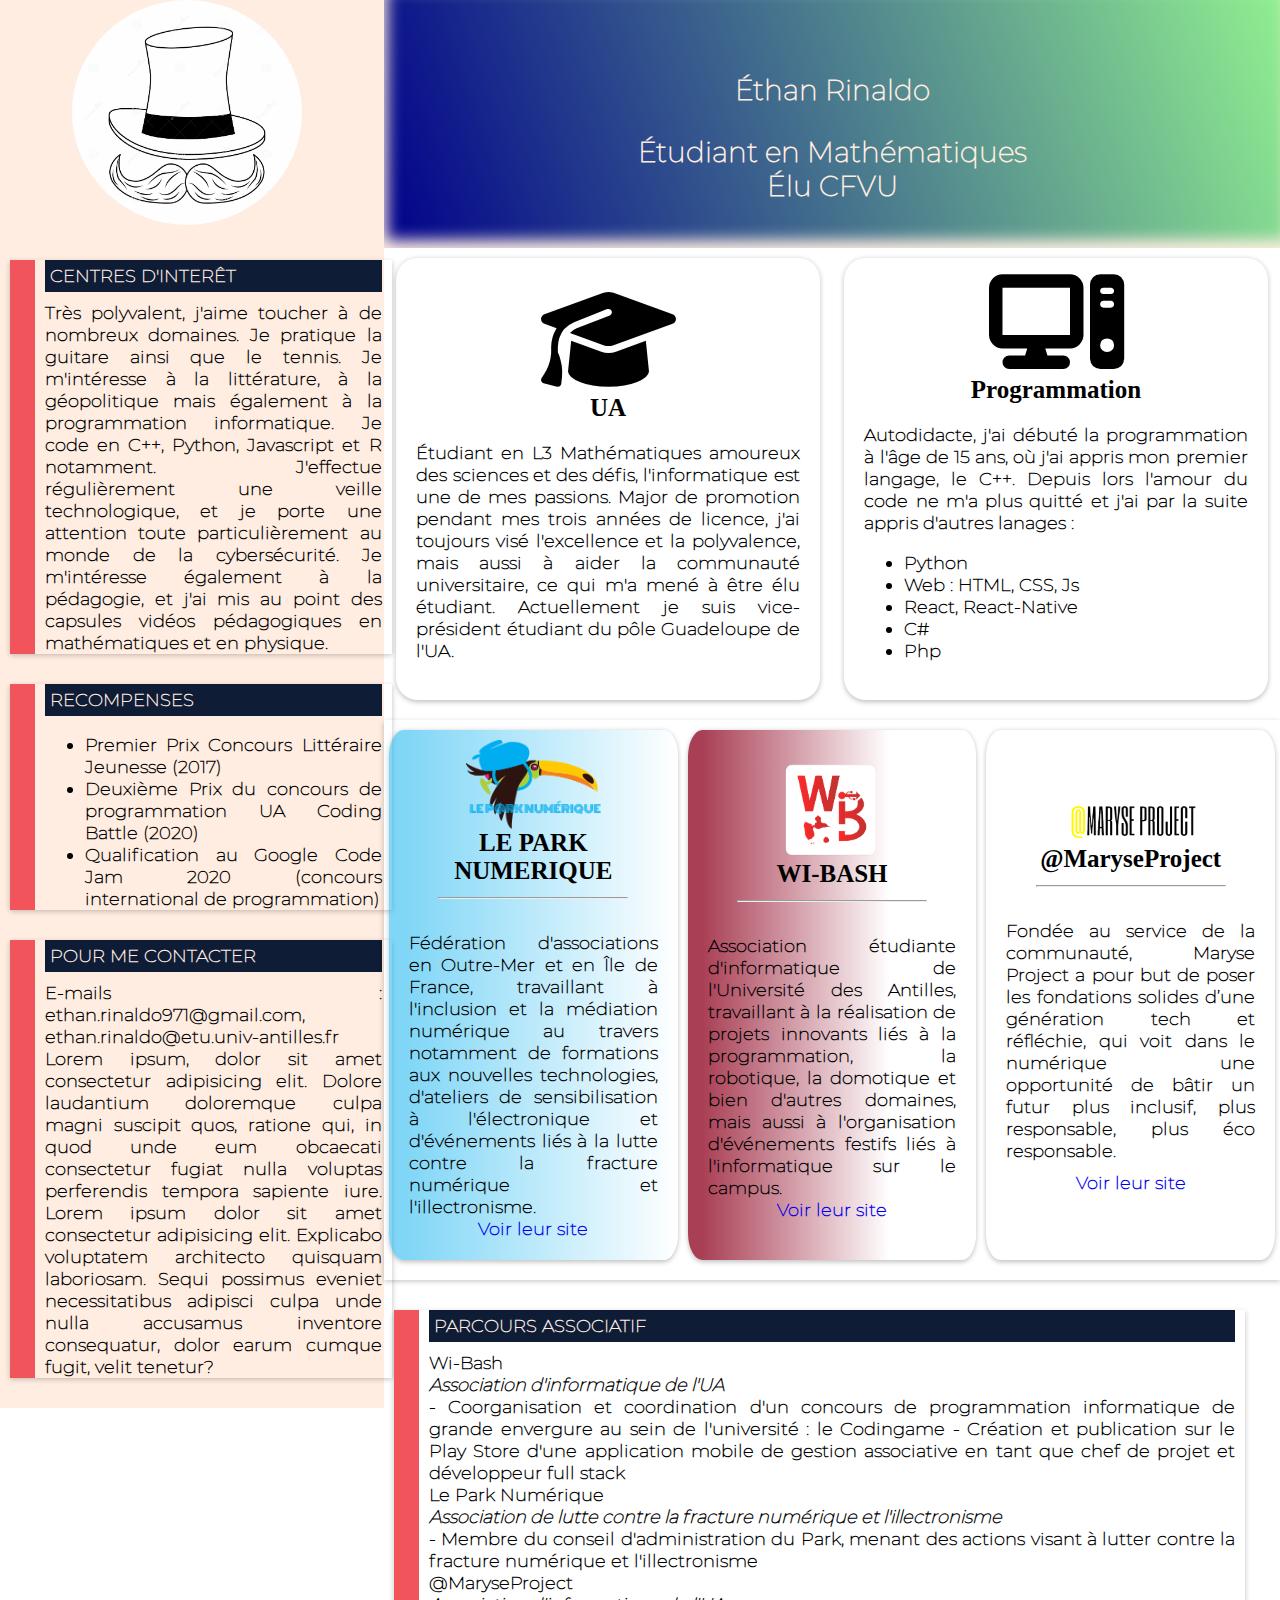
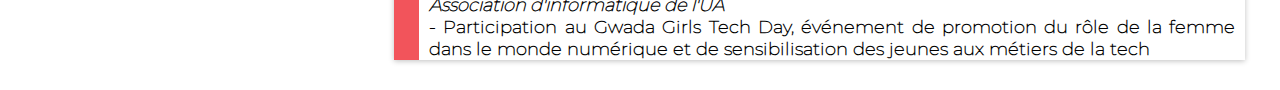
==== index.html @ f0f708c2 "box2 and box3 : diffrente grid template" ====
<!DOCTYPE html>
<html lang="fr">
<head>
    <title>CV Ethan Rinaldo</title>
    <meta charset="utf8">
    <meta name="description" content="CV Innovant d'Ethan Rinaldo">
    <link rel="stylesheet" href = "root.css">
    <link rel="stylesheet" href = "block.css">
    <link rel="stylesheet" href = "profile.css">

    <link rel="stylesheet" href = "card.css">
    <link rel="stylesheet" href = "style.css">
    <link rel="stylesheet" href="https://cdnjs.cloudflare.com/ajax/libs/font-awesome/6.1.1/css/all.min.css">
    <meta name="viewport" content="width=device-width, initial-scale=1">
    
</head>
<body>
            <div class="left-panel">
                <div class="image-profile">
                    <img src="ressources/chapeau.jpg" alt="Photo de profil d'Ethan Rinaldo">
                </div>
                <div class="soft-skills">
                        <div class="block">
                            <div class="block-title">
                                CENTRES D'INTERÊT
                            </div>
                            Très polyvalent, j'aime toucher à de nombreux domaines. Je pratique la guitare ainsi que le tennis. 
                            Je m'intéresse à la littérature, à la géopolitique mais également à la programmation informatique. 
                            Je code en C++, Python, Javascript et R notamment. J'effectue régulièrement une veille technologique, 
                            et je porte une attention toute particulièrement au monde de la cybersécurité. Je m'intéresse également à la pédagogie, 
                            et j'ai mis au point des capsules vidéos pédagogiques en mathématiques et en physique.
                        </div>
                        <div class="block">
                            <div class="block-title">
                                RECOMPENSES
                            </div>
                            <ul>
                                <li>Premier Prix Concours Littéraire Jeunesse (2017)</li>
                                 <li>Deuxième Prix du concours de programmation UA Coding Battle (2020) </li>
                                 <li>Qualification au Google Code Jam 2020 (concours  international de programmation)</li>
                            </ul>
                            
                        </div>
                        <div class="block">
                            <div class="block-title">
                                POUR ME CONTACTER
                            </div>
                            E-mails : ethan.rinaldo971@gmail.com, ethan.rinaldo@etu.univ-antilles.fr
                            Lorem ipsum, dolor sit amet consectetur adipisicing elit. Dolore laudantium doloremque culpa magni suscipit quos, ratione qui, in quod unde eum obcaecati consectetur fugiat nulla voluptas perferendis tempora sapiente iure. 
                            Lorem ipsum dolor sit amet consectetur adipisicing elit. Explicabo voluptatem architecto quisquam laboriosam. Sequi possimus eveniet necessitatibus adipisci culpa unde nulla accusamus inventore consequatur, dolor earum cumque fugit, velit tenetur?
                            
                        </div>
                </div>
            </div>
            <div class="right-panel">
                
                <div class="header" id="header">
                    <p>Éthan Rinaldo</p>
                    Étudiant en Mathématiques <br/>
                    Élu CFVU
                </div>

                <div class="content">
                    <div class="box2">
                    <div class="card shadow">
                        <i class="fa-solid fa-graduation-cap fa-6x"></i>
                        <div class="card-name">
                            UA
                        </div>
                        <div class="card-description">
                            Étudiant en <span class="emphasis">L3 Mathématiques</span>
                            amoureux des sciences et des défis, l'informatique est une de mes passions.
                            Major de promotion pendant mes trois années de licence, j'ai toujours visé l'excellence
                            et la polyvalence, mais aussi à aider la communauté universitaire, ce qui m'a mené 
                            à être élu étudiant. Actuellement je suis vice-président étudiant du pôle Guadeloupe de l'UA.
                            

                        </div>
                    </div>

                    <div class="card shadow">
                        <i class="fa-solid fa-computer fa-6x"></i>
                        <div class="card-name">
                            Programmation  
                        </div>
                        <div class="card-description">
                            Autodidacte, j'ai débuté la programmation à l'âge de 15 ans,
                            où j'ai appris mon premier langage, le C++. Depuis lors l'amour du code
                            ne m'a plus quitté et j'ai par la suite appris d'autres lanages :
                            <ul>
                                <li>Python</li>
                                <li>Web : HTML, CSS, Js</li>
                                <li>React, React-Native</li>
                                <li>C#</li>
                                <li>Php</li>
                            </ul>
                            
                            

                        </div>
                    </div>

                    </div>
                    
                    
                    <div class="box3 shadow">
                        <div class="card sky-bg">
                            <img src="ressources/logo-le-park-numerique.png" alt=""/>
                            <div class="card-name">
                                LE PARK NUMERIQUE
                                <hr/>
                            </div>
                            <div class="card-description">
                                Fédération d'associations en Outre-Mer et en Île de France, travaillant 
                                à l'inclusion et la médiation numérique au travers notamment de formations aux
                                nouvelles technologies, d'ateliers de sensibilisation à l'électronique et
                                d'événements liés à la lutte contre la fracture numérique et l'illectronisme.
                            <a href="https://www.atmaryseproject.org/">Voir leur site</a>
                                
                            </div>
                        </div>
                

                        <div class="card brown-bg">
                            <img src="ressources/logo-wib.png" alt=""/>
                            <div class="card-name">
                                WI-BASH
                                <hr/>
                            </div>
                            <div class="card-description">
                                Association étudiante d'informatique de l'Université des Antilles, travaillant
                                à la réalisation de projets innovants liés à la programmation, la robotique, la domotique
                                et bien d'autres domaines, mais aussi à l'organisation d'événements festifs  liés à
                                l'informatique sur le campus.


                            <a href="https://wi-bash.fr/">Voir leur site</a>
                            </div>
                        </div>
                        <div class="card">
                            <img src="ressources/logo-maryse.png" alt=""/>
                            <div class="card-name">
                               @MaryseProject
                                <hr/>
                            </div>
                            <div class="card-description">
                                Fondée au service de la communauté, 
                                Maryse Project a pour but de poser les fondations solides d’une génération tech et réfléchie,
                                qui voit dans le numérique une opportunité de bâtir un futur plus inclusif, plus responsable, plus éco responsable.

                            </div>
                            <a href="https://www.atmaryseproject.org/">Voir leur site</a>
                        </div>

                        
                    </div>

                    <div class="block">
                        <div class="block-title">
                            PARCOURS ASSOCIATIF
                        </div>
                        <span class="block-section-title">Wi-Bash</span>
                        <span class="block-section-subtitle">Association d'informatique de l'UA</span>
                        - Coorganisation et coordination d'un concours de programmation informatique de grande envergure au sein de l'université : le Codingame
- Création et publication sur le Play Store d'une application mobile de gestion associative en tant que chef de projet et développeur full stack 

                        <span class="block-section-title">Le Park Numérique</span>
                        <span class="block-section-subtitle">Association de lutte contre la fracture numérique et l'illectronisme</span>
                        - Membre du conseil d'administration du Park, menant des actions visant à lutter contre la fracture numérique et l'illectronisme   

                        <span class="block-section-title">@MaryseProject</span>
                        <span class="block-section-subtitle">Association d'informatique de l'UA</span>
                        - Participation au Gwada Girls Tech Day, événement de promotion du rôle de la femme dans le monde numérique et de sensibilisation des jeunes aux métiers de la tech
                    </div>

                    

                </div>
            </div>

        <script type="text/javascript" src="index.js"></script>
</body>
</html>
---- root.css ----
:root{
    --title-bg-color: rgb(14,28,54);
    --light-blue: rgb(175,203,255);
    --left-panel-bg-color:rgb(255,237,225);
    --brick-red: rgb(242, 84, 91);
    --blue-toucan:rgba(0, 173, 238, 0.5);
    --brown:rgb(169, 63, 85);
  }

@font-face {
    font-family: Montserrat;
    src: url(ressources/Montserrat.ttf);
}
---- block.css ----
.block{
    display: block;
    margin:30px 10px;
    flex-direction: column;
    text-align: justify;
    width: 90%;
    box-shadow: 0 0.1em 0.3em rgb(0 0 0 / 25%);
    border-left: 25px solid var(--brick-red);
    padding-left: 10px;
    padding-right: 10px;
  }
  
  .block-title{
    background-color: var(--title-bg-color);
    color: var(--left-panel-bg-color);
    padding: 5px;
    margin-bottom: 10px;
  }
  
  .block-section-title{
    font-weight: bold;
    display: block;
  
  }
  .block-section-subtitle{
    font-style: italic;
    display: block;
  }
---- profile.css ----
.profile-box{
        display: -ms-grid;
        -ms-grid-columns: 1fr 1fr 1fr;
        
        display: grid;
        grid-template-columns: 1fr 1fr 1fr;
        justify-content: space-between;
    
        
}

.profile-card{
    display: flex;
    width: 70%;
    align-items: center;
    flex-direction: column;
    border-radius: 8%;
    text-align: justify;
    margin-left: 10px;
    padding:15px;
}
---- card.css ----
.box2{
      display: -ms-grid;
      -ms-grid-columns: 1fr 1fr;
      
      display: grid;
      grid-template-columns: 1fr 1fr;
      justify-content:center;
      justify-items: center;
      align-self: center;
           
  }
  
  .box3{
    display: -ms-grid;
    -ms-grid-columns: 1fr 1fr 1fr;
    
    display: grid;
    grid-template-columns: 1fr 1fr 1fr;
    justify-content:center;
    justify-items: center;
    align-self: center;
         
}

.card{
    display: flex;
    text-align: justify;
    flex-direction: column;
    justify-content: center;
    align-items: center;
    box-shadow: 0 0.1em 0.3em rgb(0 0 0 / 25%);
    margin: 10px;
    margin-bottom: 20px;
    width:90%;
    border-radius: 5%;
    padding:10px;
    font-family: Montserrat;
    font-weight: bold;

}
.card:hover{
    box-shadow: 0 0.3em 0.5em rgb(0 0 0 / 32%);

}

.card img{
    width: 50%;
    
}
.card a{
    display: block;
    text-decoration: none;
    /* color: skyblue; */
    font-weight: bold;
    text-align: center;
}

.card-name{
    font-family: 'Calibri';
    font-size: 25px;

    margin-bottom: 10px;
    text-align: center;
    width: 100%;
    
}
.card-name hr{
    width: 70%;
}


.card-description{
    font-weight: bolder;
    padding: 10px;
}

@media screen and (max-device-width:800px){
    .box{
        -ms-grid-columns: 1fr;
        grid-template-columns: 1fr;
        justify-items: center;
    }
    .card{
        width: 88%;
        align-self: center;
    }
}
---- style.css ----
html, body{
    display: flex;
    flex-direction: row;
    justify-content: center;
    margin: 0%;
    height: 100%;
    /* background: linear-gradient(90deg, rgba(2,0,36,1) 0%, rgba(9,9,121,1) 10%, rgba(0,212,255,1) 100%);; */
    /* background-color: #3498db; */
    font-size: 2vh;
    flex-basis: 100%;
    font-family: Montserrat;
    font-weight: bold;
    
}

.left-panel{
  flex-grow: 1;
  flex-shrink: 1;
  background-color: var(--left-panel-bg-color);
  display: flex;
  flex-direction: column;
  flex-basis: 100%;
  width: -moz-fit-content;
  width: fit-content;
  height:fit-content;
  justify-content: center;
  align-items: center;
  padding-right: 10px;

}

.image-profile{
  flex-grow: 1;
}
.image-profile img{
  border-radius: 50%;
  width:230px;
}

.soft-skills{
  flex-grow: 3;
}


.right-panel{
  flex-grow: 3;
  width:70%;
  flex-shrink: 0;
  height: fit-content;
}

.header{
  flex-grow: 1;
  background: linear-gradient(70deg, darkblue, lightgreen);
  justify-content: center;
  align-items: center;
  display: flex;
  flex-direction: column;
  color: var(--left-panel-bg-color);
  padding: 5%;
  font-size: 28px;
  text-align: center;
  box-shadow: inset 5px -10px 15px -2px var(--left-panel-bg-color);

}



.header:hover ~ .content .card-title{
  background: linear-gradient(70deg, darkblue, lightgreen);
}
.content.card-title:hover ~ .header{
  background: linear-gradient(70deg, darkblue, lightgreen);

}

.content{
  flex-grow: 3;
  display: flex;
  flex-direction: column;
}



#parcours-univ{
  list-style: none;
}

.shadow{
  box-shadow: 0 0.1em 0.3em rgb(0 0 0 / 25%);
}
.shadow:hover{
  box-shadow: 0 0.3em 0.5em rgb(0 0 0 / 32%);

}

.sky-bg{
  background: linear-gradient(90deg, var(--blue-toucan) 0 5%, white);
}
.brown-bg{
  background: linear-gradient(90deg, var(--brown) 0 5%, white 70%);

}

@media screen and (max-device-width:800px) {
  html, body{
    flex-direction: column-reverse;
    text-align: center;
    height: auto;
  }

  .right-panel{
    width: 100%;
  }

  .header{
    font-size: calc(5vh);
  }

}
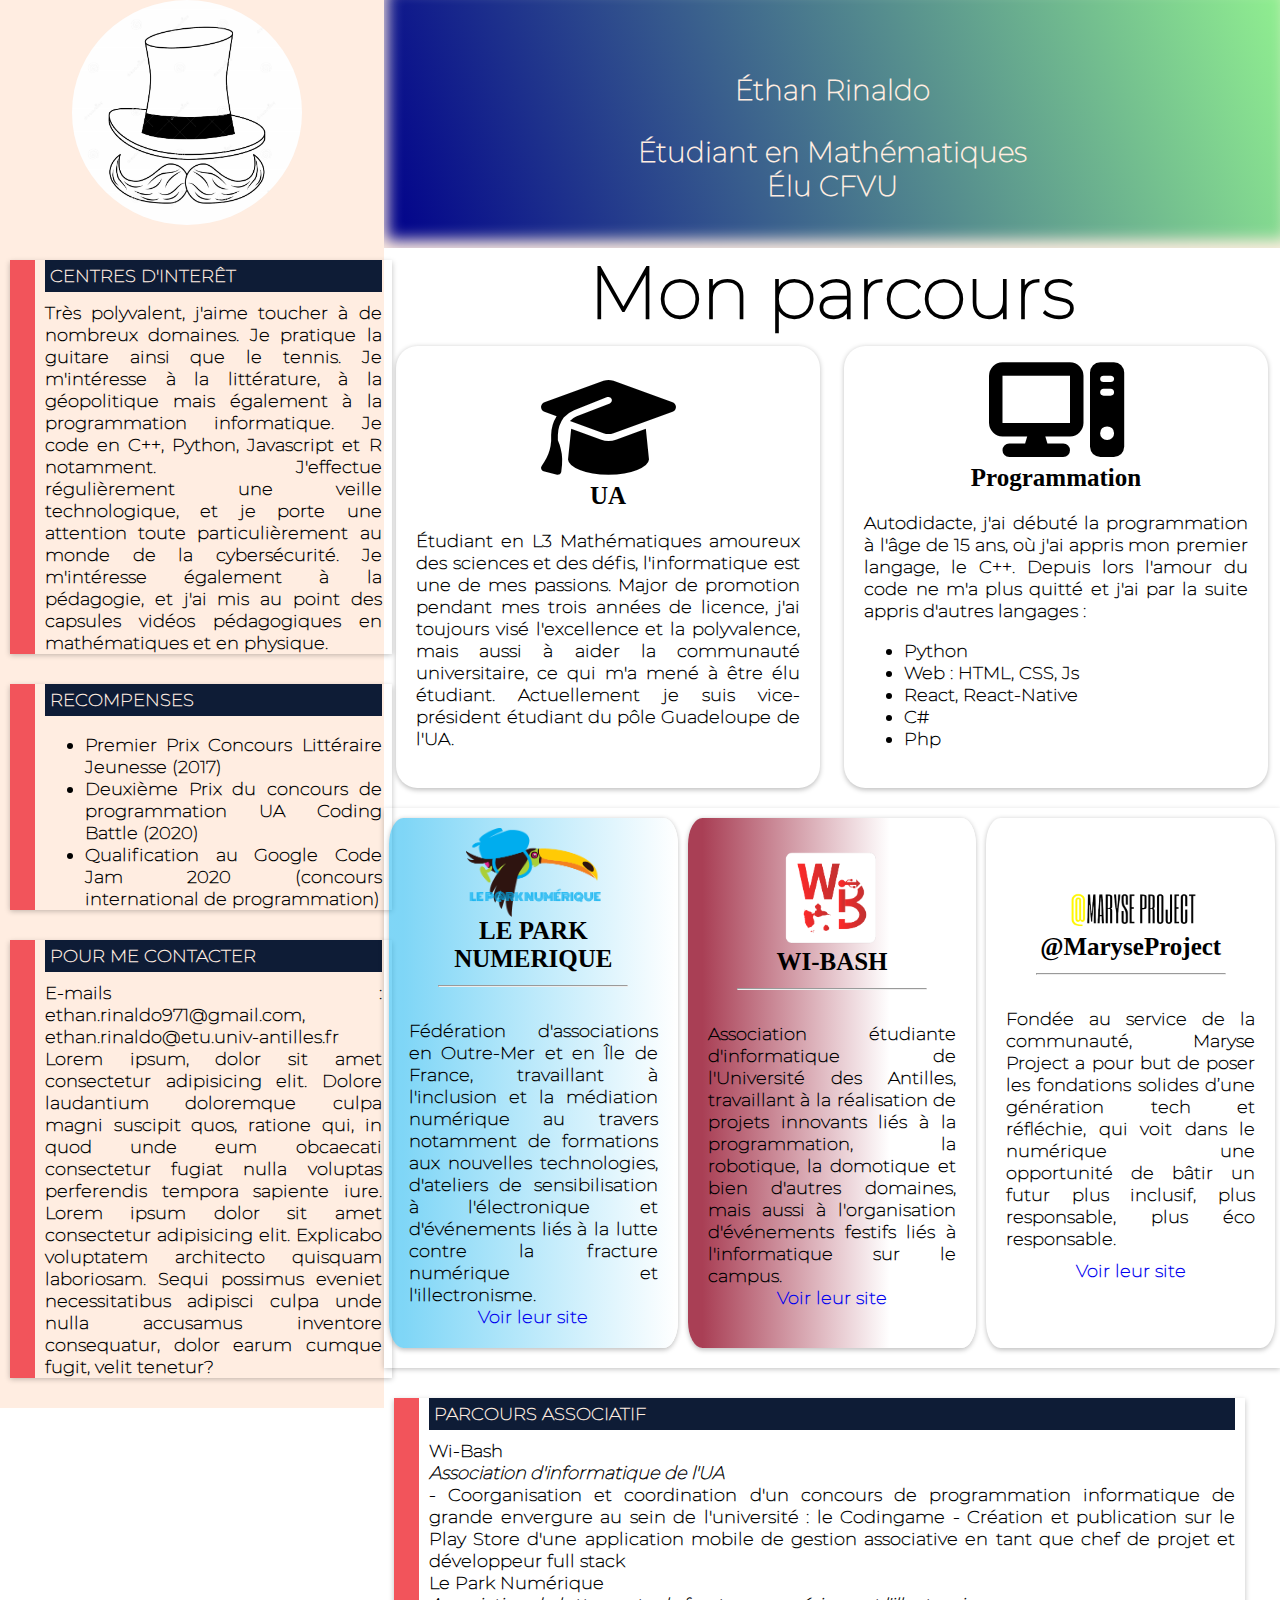
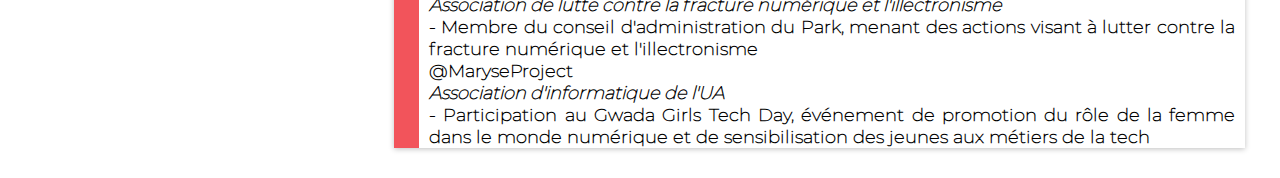
==== commit 1cb48b8d: "new box-content css element" ====
--- a/index.html
+++ b/index.html
@@ -61,98 +61,98 @@
                 </div>
 
                 <div class="content">
-                    <div class="box2">
-                    <div class="card shadow">
-                        <i class="fa-solid fa-graduation-cap fa-6x"></i>
-                        <div class="card-name">
-                            UA
-                        </div>
-                        <div class="card-description">
-                            Étudiant en <span class="emphasis">L3 Mathématiques</span>
-                            amoureux des sciences et des défis, l'informatique est une de mes passions.
-                            Major de promotion pendant mes trois années de licence, j'ai toujours visé l'excellence
-                            et la polyvalence, mais aussi à aider la communauté universitaire, ce qui m'a mené 
-                            à être élu étudiant. Actuellement je suis vice-président étudiant du pôle Guadeloupe de l'UA.
+                    <div class="box">
+                    <div class="box-title">
+                        Mon parcours
+                    </div>
+                    
+                        <div class="box2-content">
+                            <div class="card shadow">
+                            <i class="fa-solid fa-graduation-cap fa-6x"></i>
+                            <div class="card-name">
+                                UA
+                            </div>
+                            <div class="card-description">
+                                Étudiant en <span class="emphasis">L3 Mathématiques</span>
+                                amoureux des sciences et des défis, l'informatique est une de mes passions.
+                                Major de promotion pendant mes trois années de licence, j'ai toujours visé l'excellence
+                                et la polyvalence, mais aussi à aider la communauté universitaire, ce qui m'a mené
+                                à être élu étudiant. Actuellement je suis vice-président étudiant du pôle Guadeloupe de l'UA.
                             
-
-                        </div>
-                    </div>
-
-                    <div class="card shadow">
-                        <i class="fa-solid fa-computer fa-6x"></i>
-                        <div class="card-name">
-                            Programmation  
-                        </div>
-                        <div class="card-description">
-                            Autodidacte, j'ai débuté la programmation à l'âge de 15 ans,
-                            où j'ai appris mon premier langage, le C++. Depuis lors l'amour du code
-                            ne m'a plus quitté et j'ai par la suite appris d'autres lanages :
-                            <ul>
-                                <li>Python</li>
-                                <li>Web : HTML, CSS, Js</li>
-                                <li>React, React-Native</li>
-                                <li>C#</li>
-                                <li>Php</li>
-                            </ul>
+                            </div>
+                                                </div>
+                            
+                                                <div class="card shadow">
+                            <i class="fa-solid fa-computer fa-6x"></i>
+                            <div class="card-name">
+                                Programmation
+                            </div>
+                            <div class="card-description">
+                                Autodidacte, j'ai débuté la programmation à l'âge de 15 ans,
+                                où j'ai appris mon premier langage, le C++. Depuis lors l'amour du code
+                                ne m'a plus quitté et j'ai par la suite appris d'autres langages :
+                                <ul>
+                                    <li>Python</li>
+                                    <li>Web : HTML, CSS, Js</li>
+                                    <li>React, React-Native</li>
+                                    <li>C#</li>
+                                    <li>Php</li>
+                                </ul>
                             
                             
-
+                            </div>
+                                                </div>
                         </div>
-                    </div>
 
                     </div>
                     
                     
-                    <div class="box3 shadow">
-                        <div class="card sky-bg">
-                            <img src="ressources/logo-le-park-numerique.png" alt=""/>
-                            <div class="card-name">
-                                LE PARK NUMERIQUE
-                                <hr/>
+                    <div class="box shadow">
+                        <div class="box3-content">
+                            
+                            <div class="card sky-bg">
+                                <img src="ressources/logo-le-park-numerique.png" alt=""/>
+                                <div class="card-name">
+                                    LE PARK NUMERIQUE
+                                    <hr/>
+                                </div>
+                                <div class="card-description">
+                                    Fédération d'associations en Outre-Mer et en Île de France, travaillant
+                                    à l'inclusion et la médiation numérique au travers notamment de formations aux
+                                    nouvelles technologies, d'ateliers de sensibilisation à l'électronique et
+                                    d'événements liés à la lutte contre la fracture numérique et l'illectronisme.
+                                <a href="https://leparknumerique.com/">Voir leur site</a>
+                            
+                                </div>
                             </div>
-                            <div class="card-description">
-                                Fédération d'associations en Outre-Mer et en Île de France, travaillant 
-                                à l'inclusion et la médiation numérique au travers notamment de formations aux
-                                nouvelles technologies, d'ateliers de sensibilisation à l'électronique et
-                                d'événements liés à la lutte contre la fracture numérique et l'illectronisme.
-                            <a href="https://www.atmaryseproject.org/">Voir leur site</a>
-                                
+                            <div class="card brown-bg">
+                                <img src="ressources/logo-wib.png" alt=""/>
+                                <div class="card-name">
+                                    WI-BASH
+                                    <hr/>
+                                </div>
+                                <div class="card-description">
+                                    Association étudiante d'informatique de l'Université des Antilles, travaillant
+                                    à la réalisation de projets innovants liés à la programmation, la robotique, la domotique
+                                    et bien d'autres domaines, mais aussi à l'organisation d'événements festifs  liés à
+                                    l'informatique sur le campus.
+                                <a href="https://wi-bash.fr/">Voir leur site</a>
+                                </div>
                             </div>
-                        </div>
-                
-
-                        <div class="card brown-bg">
-                            <img src="ressources/logo-wib.png" alt=""/>
-                            <div class="card-name">
-                                WI-BASH
-                                <hr/>
+                            <div class="card">
+                                <img src="ressources/logo-maryse.png" alt=""/>
+                                <div class="card-name">
+                                   @MaryseProject
+                                    <hr/>
+                                </div>
+                                <div class="card-description">
+                                    Fondée au service de la communauté,
+                                    Maryse Project a pour but de poser les fondations solides d’une génération tech et réfléchie,
+                                    qui voit dans le numérique une opportunité de bâtir un futur plus inclusif, plus responsable, plus éco responsable.
+                                </div>
+                                <a href="https://www.atmaryseproject.org/">Voir leur site</a>
                             </div>
-                            <div class="card-description">
-                                Association étudiante d'informatique de l'Université des Antilles, travaillant
-                                à la réalisation de projets innovants liés à la programmation, la robotique, la domotique
-                                et bien d'autres domaines, mais aussi à l'organisation d'événements festifs  liés à
-                                l'informatique sur le campus.
-
-
-                            <a href="https://wi-bash.fr/">Voir leur site</a>
-                            </div>
-                        </div>
-                        <div class="card">
-                            <img src="ressources/logo-maryse.png" alt=""/>
-                            <div class="card-name">
-                               @MaryseProject
-                                <hr/>
-                            </div>
-                            <div class="card-description">
-                                Fondée au service de la communauté, 
-                                Maryse Project a pour but de poser les fondations solides d’une génération tech et réfléchie,
-                                qui voit dans le numérique une opportunité de bâtir un futur plus inclusif, plus responsable, plus éco responsable.
-
-                            </div>
-                            <a href="https://www.atmaryseproject.org/">Voir leur site</a>
-                        </div>
-
-                        
+                        </div>                  
                     </div>
 
                     <div class="block">
--- a/card.css
+++ b/card.css
@@ -1,6 +1,11 @@
 
-
-  .box2{
+.box{
+    display: flex;
+    justify-content: center;
+    flex-direction: column;
+}
+  
+  .box2-content{
       display: -ms-grid;
       -ms-grid-columns: 1fr 1fr;
       
@@ -12,7 +17,7 @@
            
   }
   
-  .box3{
+  .box3-content{
     display: -ms-grid;
     -ms-grid-columns: 1fr 1fr 1fr;
     
@@ -23,6 +28,11 @@
     align-self: center;
          
 }
+.box-title{
+text-align: center;
+font-size: 4em;
+}
+
 
 .card{
     display: flex;
@@ -77,7 +87,12 @@
 }
 
 @media screen and (max-device-width:800px){
-    .box{
+    .box2-content{
+        -ms-grid-columns: 1fr;
+        grid-template-columns: 1fr;
+        justify-items: center;
+    }
+    .box3-content{
         -ms-grid-columns: 1fr;
         grid-template-columns: 1fr;
         justify-items: center;
@@ -86,4 +101,7 @@
         width: 88%;
         align-self: center;
     }
+    .box-title{
+        font-size: 3em;
+    }
 }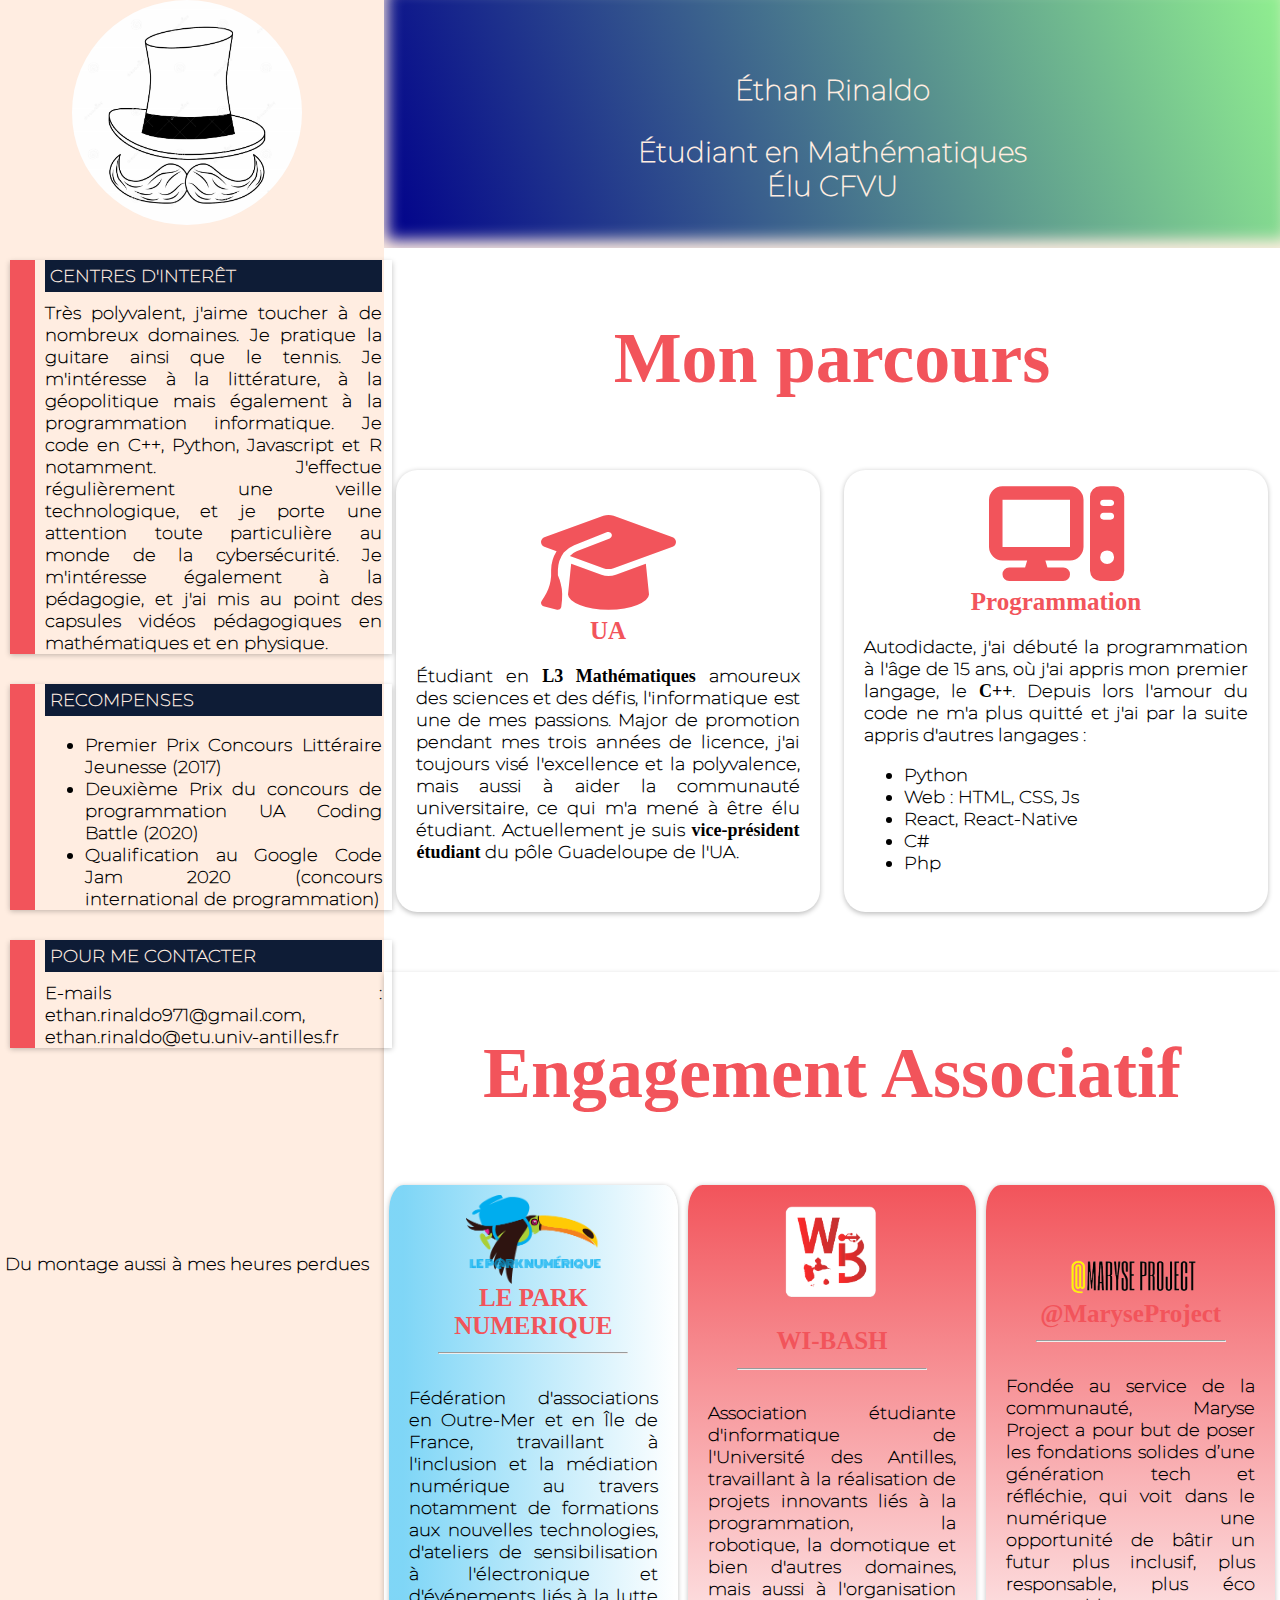
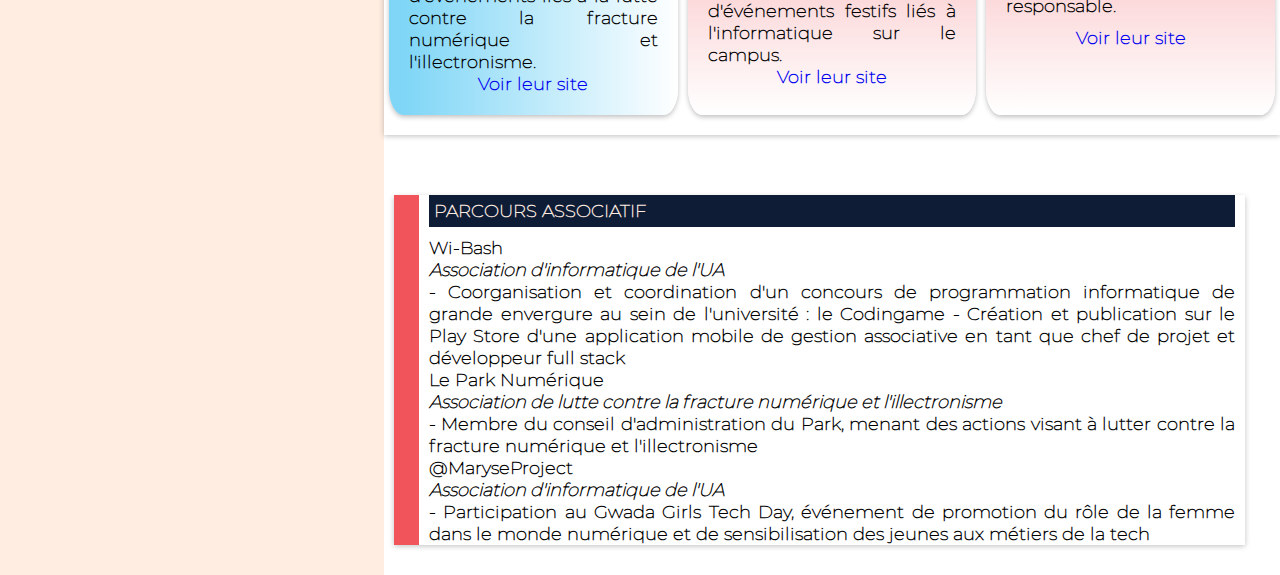
==== commit 45727251: "video iframe'" ====
--- a/index.html
+++ b/index.html
@@ -27,7 +27,7 @@
                             Très polyvalent, j'aime toucher à de nombreux domaines. Je pratique la guitare ainsi que le tennis. 
                             Je m'intéresse à la littérature, à la géopolitique mais également à la programmation informatique. 
                             Je code en C++, Python, Javascript et R notamment. J'effectue régulièrement une veille technologique, 
-                            et je porte une attention toute particulièrement au monde de la cybersécurité. Je m'intéresse également à la pédagogie, 
+                            et je porte une attention toute particulière au monde de la cybersécurité. Je m'intéresse également à la pédagogie, 
                             et j'ai mis au point des capsules vidéos pédagogiques en mathématiques et en physique.
                         </div>
                         <div class="block">
@@ -46,10 +46,17 @@
                                 POUR ME CONTACTER
                             </div>
                             E-mails : ethan.rinaldo971@gmail.com, ethan.rinaldo@etu.univ-antilles.fr
-                            Lorem ipsum, dolor sit amet consectetur adipisicing elit. Dolore laudantium doloremque culpa magni suscipit quos, ratione qui, in quod unde eum obcaecati consectetur fugiat nulla voluptas perferendis tempora sapiente iure. 
-                            Lorem ipsum dolor sit amet consectetur adipisicing elit. Explicabo voluptatem architecto quisquam laboriosam. Sequi possimus eveniet necessitatibus adipisci culpa unde nulla accusamus inventore consequatur, dolor earum cumque fugit, velit tenetur?
+                            
                             
                         </div>
+
+                     
+                    <p style="text-align: center;">
+                        <iframe width="300" height="170" src="https://www.youtube.com/embed/j2_ajnNsfbQ" title="YouTube video player" frameborder="0" allow="accelerometer; autoplay; clipboard-write; encrypted-media; gyroscope; picture-in-picture" allowfullscreen></iframe>
+                        <br> Du montage aussi à mes heures perdues
+                    </p>
+                            
+                        
                 </div>
             </div>
             <div class="right-panel">
@@ -62,13 +69,13 @@
 
                 <div class="content">
                     <div class="box">
-                    <div class="box-title">
+                    <h2 class="box-title">
                         Mon parcours
-                    </div>
+                    </h2>
                     
                         <div class="box2-content">
                             <div class="card shadow">
-                            <i class="fa-solid fa-graduation-cap fa-6x"></i>
+                            <i class="fa-solid fa-duotone fa-graduation-cap fa-6x" style="--fa-border-color:blue"></i>
                             <div class="card-name">
                                 UA
                             </div>
@@ -77,7 +84,7 @@
                                 amoureux des sciences et des défis, l'informatique est une de mes passions.
                                 Major de promotion pendant mes trois années de licence, j'ai toujours visé l'excellence
                                 et la polyvalence, mais aussi à aider la communauté universitaire, ce qui m'a mené
-                                à être élu étudiant. Actuellement je suis vice-président étudiant du pôle Guadeloupe de l'UA.
+                                à être élu étudiant. Actuellement je suis <span class="emphasis">vice-président étudiant</span> du pôle Guadeloupe de l'UA.
                             
                             </div>
                                                 </div>
@@ -89,7 +96,7 @@
                             </div>
                             <div class="card-description">
                                 Autodidacte, j'ai débuté la programmation à l'âge de 15 ans,
-                                où j'ai appris mon premier langage, le C++. Depuis lors l'amour du code
+                                où j'ai appris mon premier langage, le <span class="emphasis">C++</span>. Depuis lors l'amour du code
                                 ne m'a plus quitté et j'ai par la suite appris d'autres langages :
                                 <ul>
                                     <li>Python</li>
@@ -108,8 +115,10 @@
                     
                     
                     <div class="box shadow">
+                        <h2 class="box-title">
+                            Engagement Associatif
+                        </h2>
                         <div class="box3-content">
-                            
                             <div class="card sky-bg">
                                 <img src="ressources/logo-le-park-numerique.png" alt=""/>
                                 <div class="card-name">
@@ -125,12 +134,12 @@
                             
                                 </div>
                             </div>
-                            <div class="card brown-bg">
+                            <div class="card brick-bg">
                                 <img src="ressources/logo-wib.png" alt=""/>
-                                <div class="card-name">
+                                <h3 class="card-name">
                                     WI-BASH
                                     <hr/>
-                                </div>
+                                </h3>
                                 <div class="card-description">
                                     Association étudiante d'informatique de l'Université des Antilles, travaillant
                                     à la réalisation de projets innovants liés à la programmation, la robotique, la domotique
@@ -139,7 +148,7 @@
                                 <a href="https://wi-bash.fr/">Voir leur site</a>
                                 </div>
                             </div>
-                            <div class="card">
+                            <div class="card brick-bg">
                                 <img src="ressources/logo-maryse.png" alt=""/>
                                 <div class="card-name">
                                    @MaryseProject
--- a/card.css
+++ b/card.css
@@ -3,6 +3,8 @@
     display: flex;
     justify-content: center;
     flex-direction: column;
+    margin-top: 10px;
+    margin-bottom: 30px;
 }
   
   .box2-content{
@@ -31,8 +33,13 @@
 .box-title{
 text-align: center;
 font-size: 4em;
+color: var(--brick-red);
+font-family: MontserratSemiBold;
 }
 
+.card i{
+    color:  var(--brick-red);
+}
 
 .card{
     display: flex;
@@ -74,6 +81,7 @@
     margin-bottom: 10px;
     text-align: center;
     width: 100%;
+    color: var(--brick-red);
     
 }
 .card-name hr{
@@ -87,21 +95,26 @@
 }
 
 @media screen and (max-device-width:800px){
-    .box2-content{
-        -ms-grid-columns: 1fr;
-        grid-template-columns: 1fr;
-        justify-items: center;
-    }
+    .box2-content {
+        display: flex;
+        flex-wrap: nowrap;
+        overflow-x:auto;
+        justify-content: start;
+        
+      
+      }
     .box3-content{
         -ms-grid-columns: 1fr;
         grid-template-columns: 1fr;
         justify-items: center;
     }
-    .card{
-        width: 88%;
-        align-self: center;
+    .box2-content .card{
+        flex: 0 0 auto;
+    margin-right: 3px;
+    width: 85%;
     }
     .box-title{
         font-size: 3em;
     }
-}+}
+
--- a/style.css
+++ b/style.css
@@ -3,8 +3,9 @@
     display: flex;
     flex-direction: row;
     justify-content: center;
+    align-items: stretch;
     margin: 0%;
-    height: 100%;
+    /* height: 100%; */
     /* background: linear-gradient(90deg, rgba(2,0,36,1) 0%, rgba(9,9,121,1) 10%, rgba(0,212,255,1) 100%);; */
     /* background-color: #3498db; */
     font-size: 2vh;
@@ -23,7 +24,6 @@
   flex-basis: 100%;
   width: -moz-fit-content;
   width: fit-content;
-  height:fit-content;
   justify-content: center;
   align-items: center;
   padding-right: 10px;
@@ -31,7 +31,7 @@
 }
 
 .image-profile{
-  flex-grow: 1;
+  flex-grow: 0;
 }
 .image-profile img{
   border-radius: 50%;
@@ -81,6 +81,16 @@
   flex-direction: column;
 }
 
+.video3MeB{
+  display: flex;
+  flex-direction: column;
+  justify-content: center;
+  text-align: center;
+}
+
+.video3MeB iframe{
+  display: inline;
+}
 
 
 #parcours-univ{
@@ -99,8 +109,18 @@
   background: linear-gradient(90deg, var(--blue-toucan) 0 5%, white);
 }
 .brown-bg{
-  background: linear-gradient(90deg, var(--brown) 0 5%, white 70%);
+  background: linear-gradient(90deg, var(--brown-light) 0 5%, white);
 
+}
+
+.brick-bg{
+  background: linear-gradient(0deg, white , var(--brick-red));
+
+}
+.emphasis{
+  color: var(--blue-toucan-strong);
+  font-family: MontserratSemiBold;
+  font-weight: bold;
 }
 
 @media screen and (max-device-width:800px) {
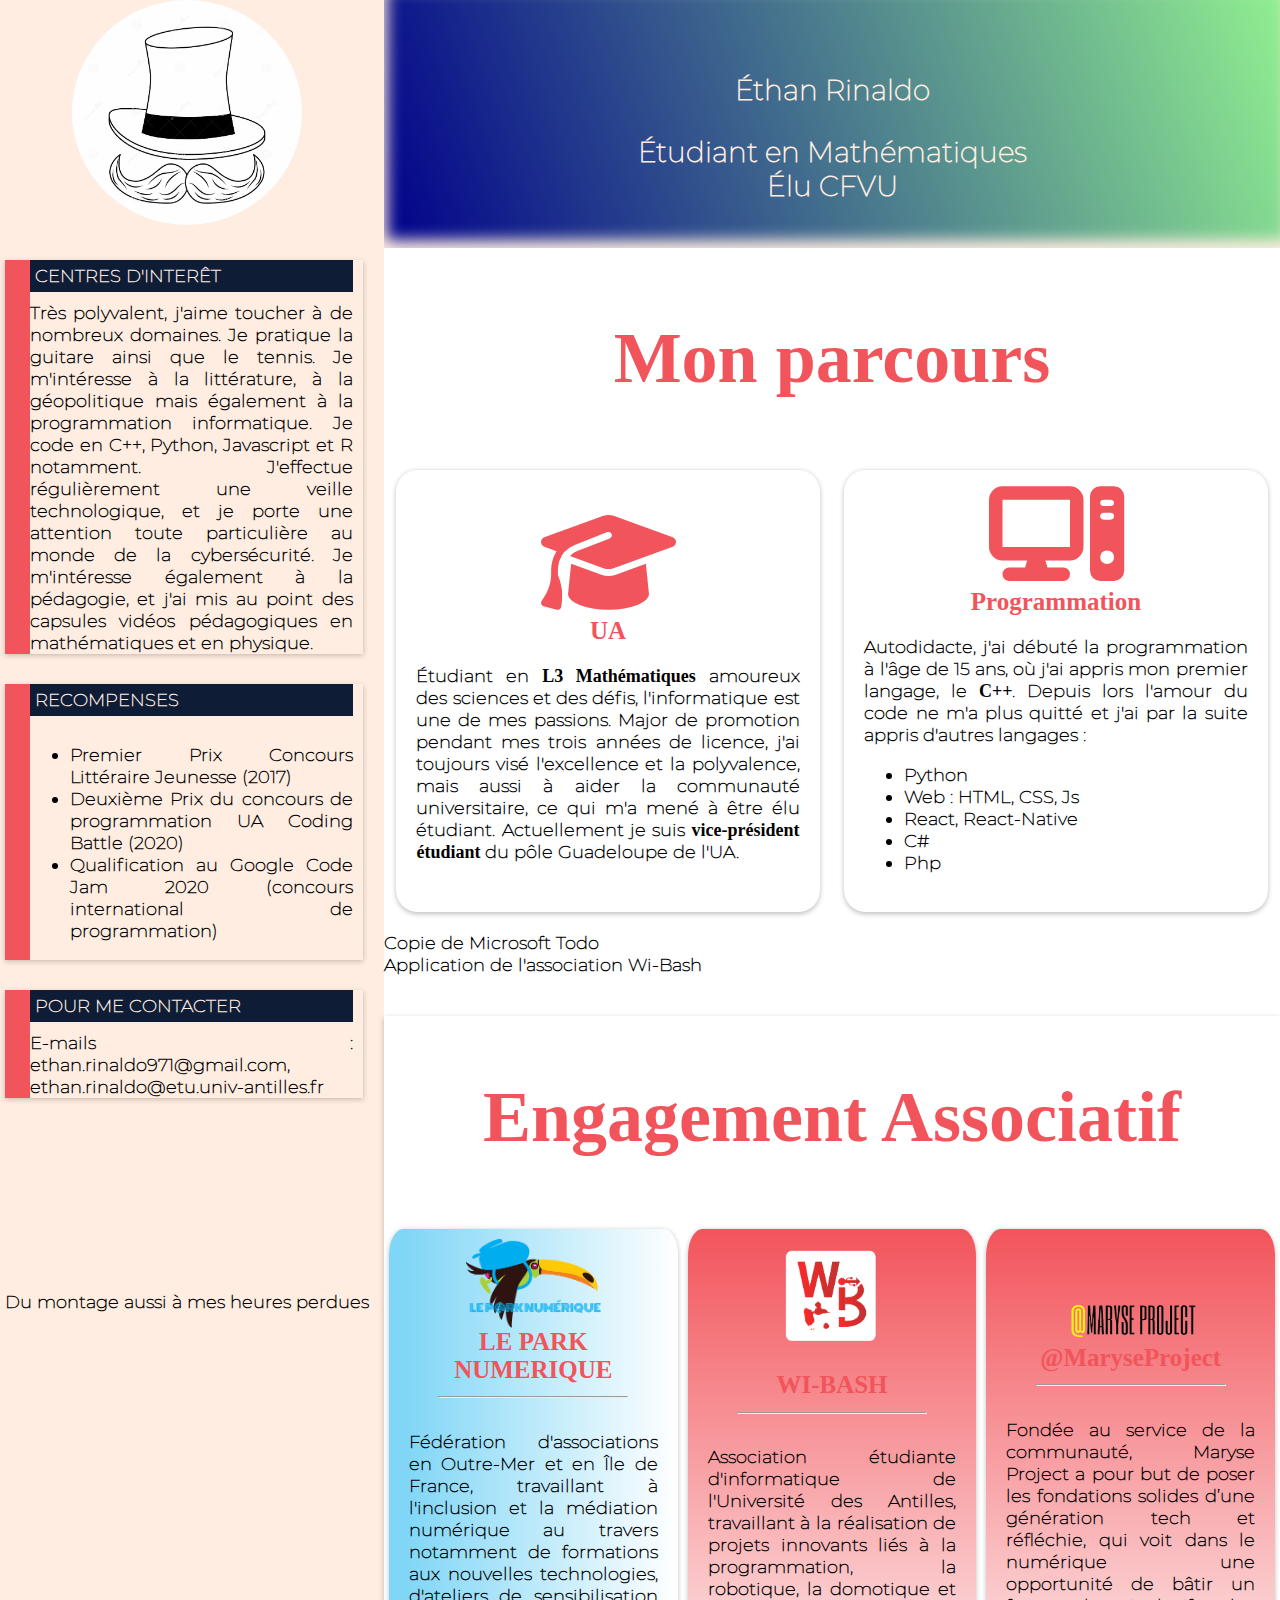
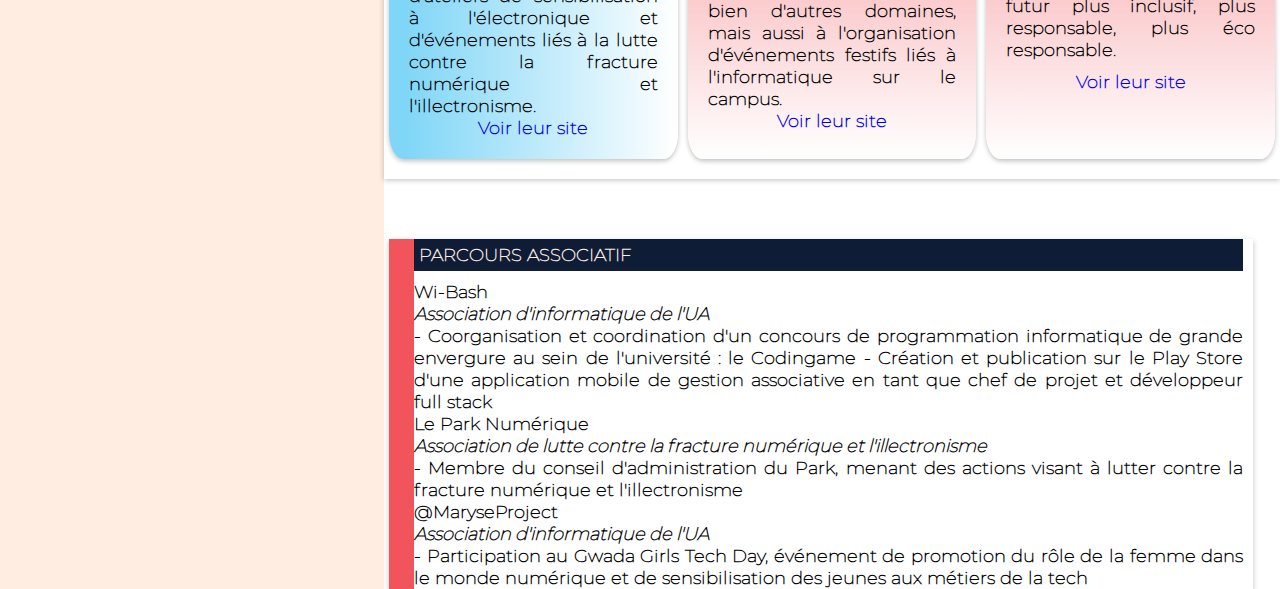
==== commit 991bd2f8: "compatibility for tablet size" ====
--- a/index.html
+++ b/index.html
@@ -9,6 +9,7 @@
     <link rel="stylesheet" href = "profile.css">
 
     <link rel="stylesheet" href = "card.css">
+    <link rel="stylesheet" href = "animation.css">
     <link rel="stylesheet" href = "style.css">
     <link rel="stylesheet" href="https://cdnjs.cloudflare.com/ajax/libs/font-awesome/6.1.1/css/all.min.css">
     <meta name="viewport" content="width=device-width, initial-scale=1">
@@ -109,6 +110,19 @@
                             
                             </div>
                                                 </div>
+                        </div>
+                        <div class="image-panel">
+                            <div>
+                                <img src="ressources/microsoft todo.jpeg"/>
+                                Copie de Microsoft Todo
+                            </div>
+                            <div><img src="ressources/wiapp-screen.jpeg"/>
+                            Application de l'association Wi-Bash</div>
+                            <div><img src="ressources/wordle-screen.jpeg"/></div>
+                            <div><img src="ressources/elysian.jpeg"/></div>
+
+
+
                         </div>
 
                     </div>
--- a/block.css
+++ b/block.css
@@ -1,12 +1,17 @@
 .block{
-    display: block;
-    margin:30px 10px;
+    display: flex;
+    flex: 1 1 auto;
+    margin-top: 30px;
+    margin-right: 3%;
+    margin-left: 5px;
+
     flex-direction: column;
     text-align: justify;
-    width: 90%;
+    word-wrap: break-word;
+    
     box-shadow: 0 0.1em 0.3em rgb(0 0 0 / 25%);
     border-left: 25px solid var(--brick-red);
-    padding-left: 10px;
+    padding-left: 0px;
     padding-right: 10px;
   }
   
@@ -19,11 +24,11 @@
   
   .block-section-title{
     font-weight: bold;
-    display: block;
+    display: flex;
   
   }
   .block-section-subtitle{
     font-style: italic;
-    display: block;
+    display: flex;
   }
 
--- a/animation.css
+++ b/animation.css
@@ -0,0 +1,23 @@
+@-webkit-keyframes orbit2 {
+	from { 	-webkit-transform: rotate(0deg) translateX(150px) rotate(0deg); }
+	to   {  -webkit-transform: rotate(360deg) translateX(150px) rotate(-360deg); }
+}
+
+@-moz-keyframes orbit2 {
+	from { 	-moz-transform: rotate(0deg) translateX(150px) rotate(0deg); }
+	to   {  -moz-transform: rotate(360deg) translateX(150px) rotate(-360deg); }
+}
+
+@-o-keyframes orbit2 {
+	from { 	-o-transform: rotate(0deg) translateX(150px) rotate(0deg); }
+	to   {  -o-transform: rotate(360deg) translateX(150px) rotate(-360deg); }
+}
+
+@keyframes orbit2 {
+	from { 	transform: rotate(0deg) translateX(150px) rotate(0deg); }
+	to   {  transform: rotate(360deg) translateX(150px) rotate(-360deg); }
+}
+
+.circle-animation{
+    animation: orbit2 4s infinite linear;
+}--- a/style.css
+++ b/style.css
@@ -5,6 +5,7 @@
     justify-content: center;
     align-items: stretch;
     margin: 0%;
+    padding: 0%;
     /* height: 100%; */
     /* background: linear-gradient(90deg, rgba(2,0,36,1) 0%, rgba(9,9,121,1) 10%, rgba(0,212,255,1) 100%);; */
     /* background-color: #3498db; */
@@ -79,7 +80,18 @@
   flex-grow: 3;
   display: flex;
   flex-direction: column;
+
 }
+
+
+.image-panel img{
+  min-width: 10%;
+  min-height: 10%;
+  margin-left: 10px;
+  max-height: 200px;
+  display: none;
+}
+
 
 .video3MeB{
   display: flex;
@@ -136,6 +148,20 @@
 
   .header{
     font-size: calc(5vh);
+    box-shadow: none;
   }
+  .image-panel{
+    display: flex;
+        flex-wrap: nowrap;
+        overflow-x:auto;
+        justify-content: start;
+  }
+  .image-panel div{
+    width: 90%;
+    
+  }
+  
+
+
 
 }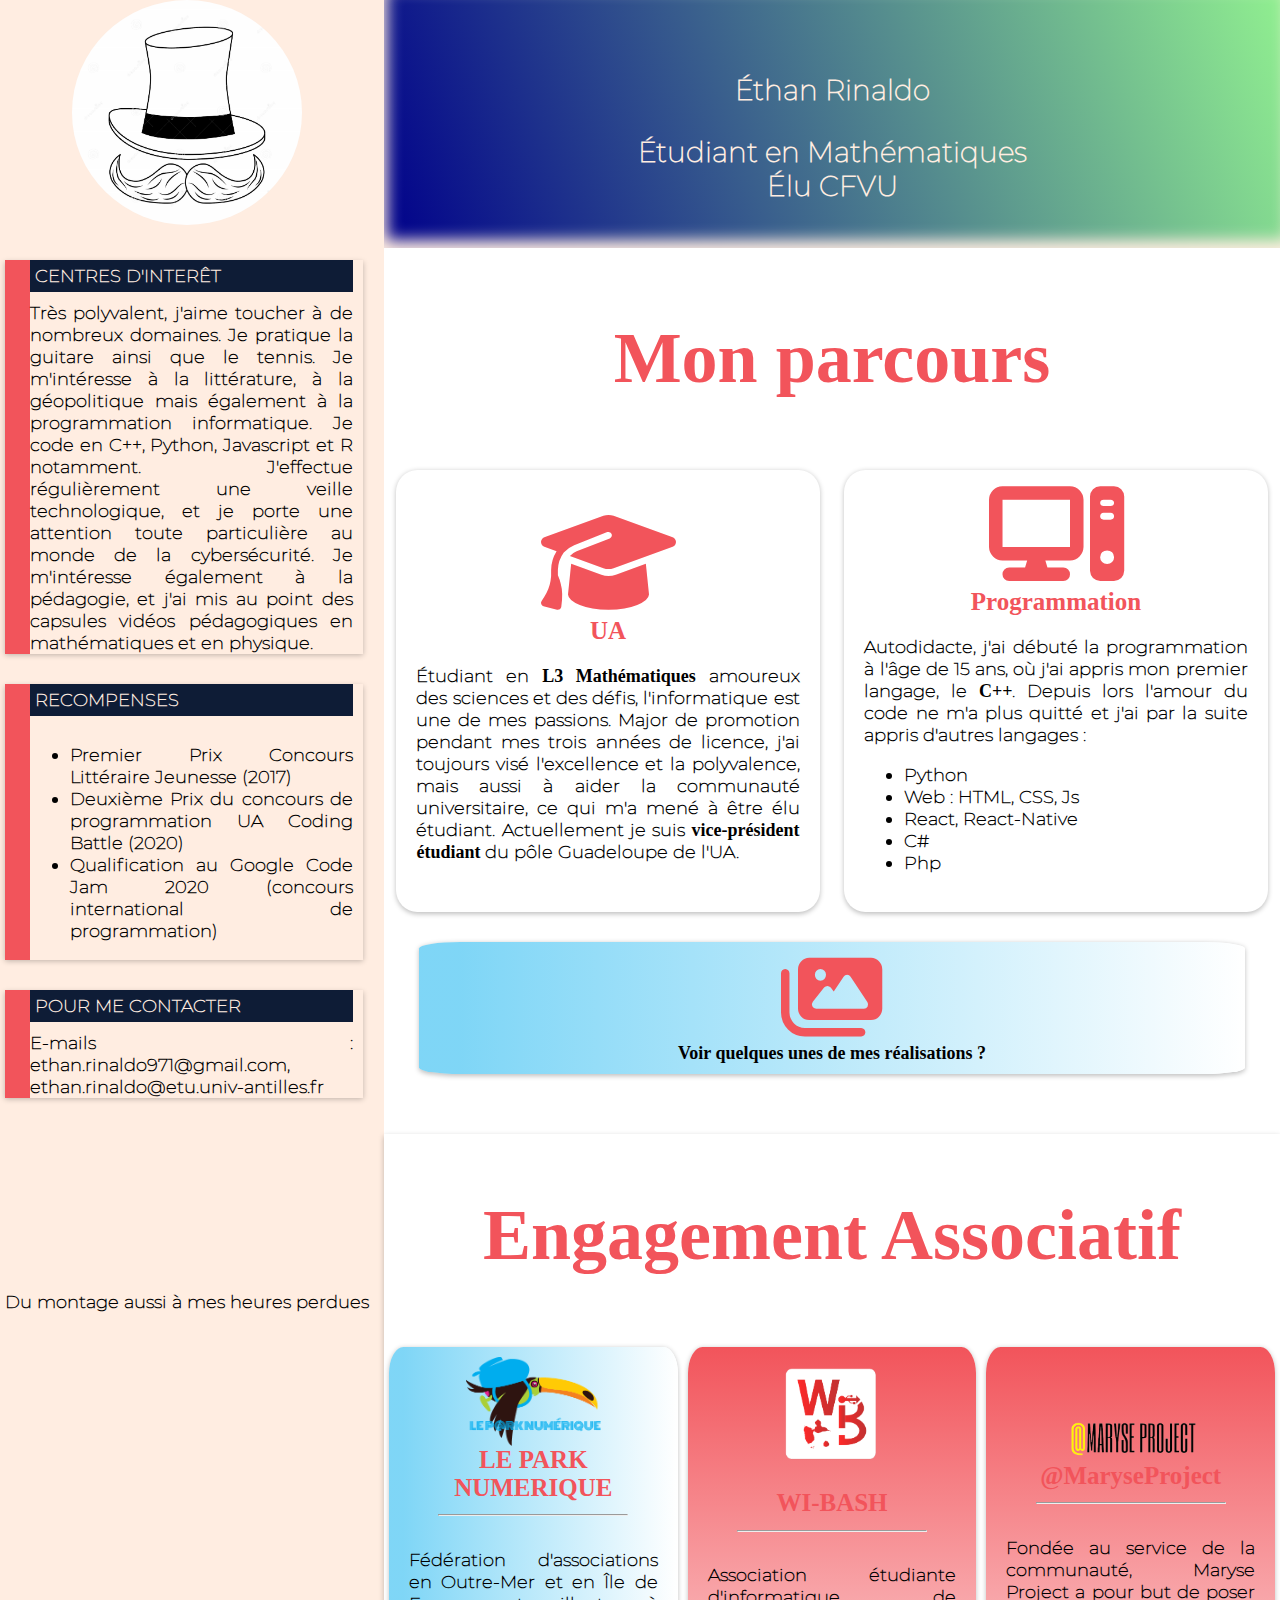
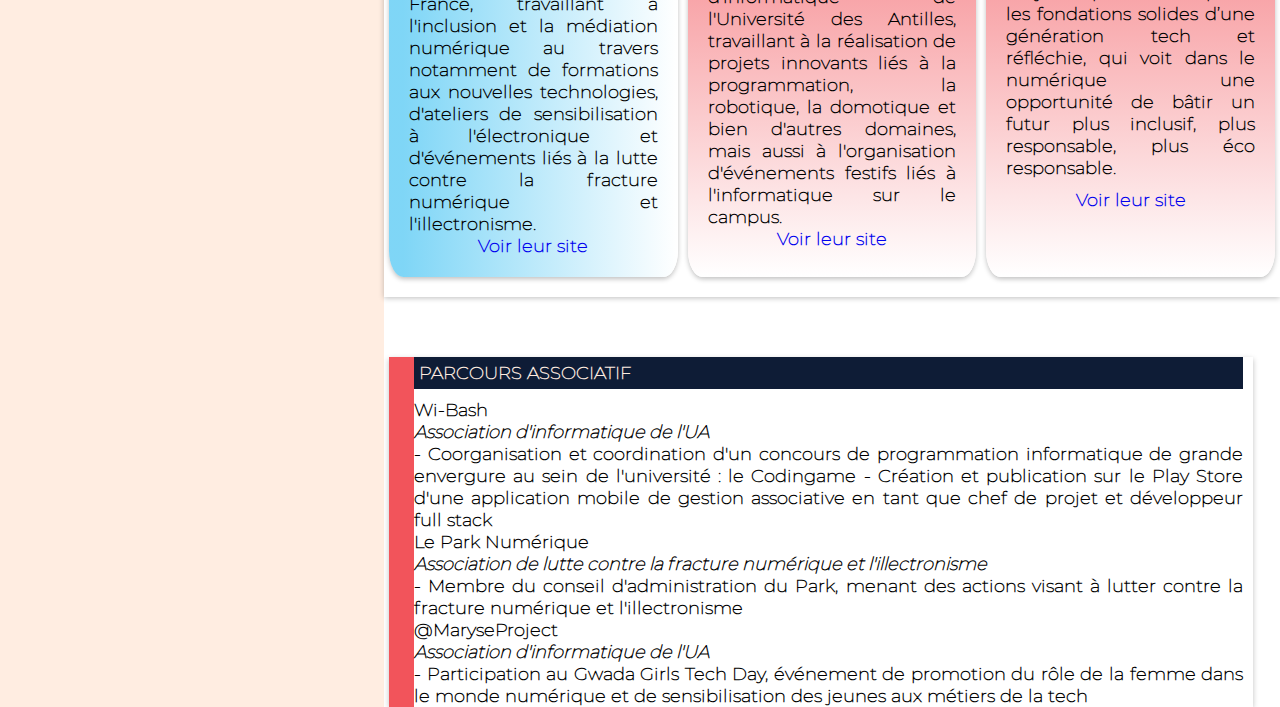
==== commit 996a39d8: "image gallery" ====
--- a/index.html
+++ b/index.html
@@ -12,6 +12,7 @@
     <link rel="stylesheet" href = "animation.css">
     <link rel="stylesheet" href = "style.css">
     <link rel="stylesheet" href="https://cdnjs.cloudflare.com/ajax/libs/font-awesome/6.1.1/css/all.min.css">
+    <link rel="icon" type="image/jpg" href="ressources/chapeau.jpg" />
     <meta name="viewport" content="width=device-width, initial-scale=1">
     
 </head>
@@ -111,19 +112,16 @@
                             </div>
                                                 </div>
                         </div>
-                        <div class="image-panel">
+
+                        <a class="card shadow center sky-bg" id="trigger-panel" href="#image-panel">
+                            <i class="fa-solid fa-images fa-5x"></i>
                             <div>
-                                <img src="ressources/microsoft todo.jpeg"/>
-                                Copie de Microsoft Todo
-                            </div>
-                            <div><img src="ressources/wiapp-screen.jpeg"/>
-                            Application de l'association Wi-Bash</div>
-                            <div><img src="ressources/wordle-screen.jpeg"/></div>
-                            <div><img src="ressources/elysian.jpeg"/></div>
-
-
-
-                        </div>
+                            <span style="font-family: MontserratSemiBold;">Voir quelques unes de mes réalisations ?</span>
+                            </div>
+
+                        </a>
+
+                        
 
                     </div>
                     
@@ -200,6 +198,24 @@
 
                 </div>
             </div>
+            
+            <div id="image-panel">
+                <div>
+                    <img src="ressources/chapeau.jpg"/>
+                    
+                </div>
+                <div>
+                    <img src="ressources/microsoft todo.jpeg"/>
+                    Copie de Microsoft Todo
+                </div>
+                <div>
+                    <img src="ressources/wiapp-screen.jpeg"/>
+                <p>Application de l'association Wi-Bash</p></div>
+
+                <div><img src="ressources/wordle-screen.jpeg"/></div>
+                <div><img src="ressources/elysian.jpeg"/></div>
+
+                </div>
 
         <script type="text/javascript" src="index.js"></script>
 </body>
--- a/card.css
+++ b/card.css
@@ -61,6 +61,11 @@
     box-shadow: 0 0.3em 0.5em rgb(0 0 0 / 32%);
 
 }
+a.card{
+    text-decoration: none;
+    color: var(--brown-light);
+  }
+
 
 .card img{
     width: 50%;
--- a/style.css
+++ b/style.css
@@ -31,6 +31,7 @@
 
 }
 
+
 .image-profile{
   flex-grow: 0;
 }
@@ -84,12 +85,45 @@
 }
 
 
-.image-panel img{
-  min-width: 10%;
-  min-height: 10%;
-  margin-left: 10px;
-  max-height: 200px;
-  display: none;
+#image-panel{
+  position:fixed;
+      top:0;
+      left:0;
+      background:rgba(0,0,0,0.6);
+      z-index:5;
+      width:100%;
+      height:100%;
+      display:none;
+      justify-content: center;
+      align-items: center;
+      overflow-x: scroll;
+      overflow-y: hidden;
+      margin: 0px 0px;
+}
+#image-panel:target{
+  display:flex;  
+}
+
+#image-panel div{
+  z-index: 5;
+  display: flex;
+  position: relative;
+  flex-direction: column;
+  justify-content: space-around;
+  height: 100%;
+}
+
+#image-panel img{
+  transform: scale(0.5);
+  right: 0px;
+  position: relative;
+  
+
+  
+}
+.image-panel :first-child
+{
+
 }
 
 
@@ -150,13 +184,13 @@
     font-size: calc(5vh);
     box-shadow: none;
   }
-  .image-panel{
-    display: flex;
+  #image-panel{
+    display: none;
         flex-wrap: nowrap;
         overflow-x:auto;
         justify-content: start;
   }
-  .image-panel div{
+  #image-panel div{
     width: 90%;
     
   }
@@ -164,4 +198,9 @@
 
 
 
+
+}
+
+.center {
+  align-self: center;
 }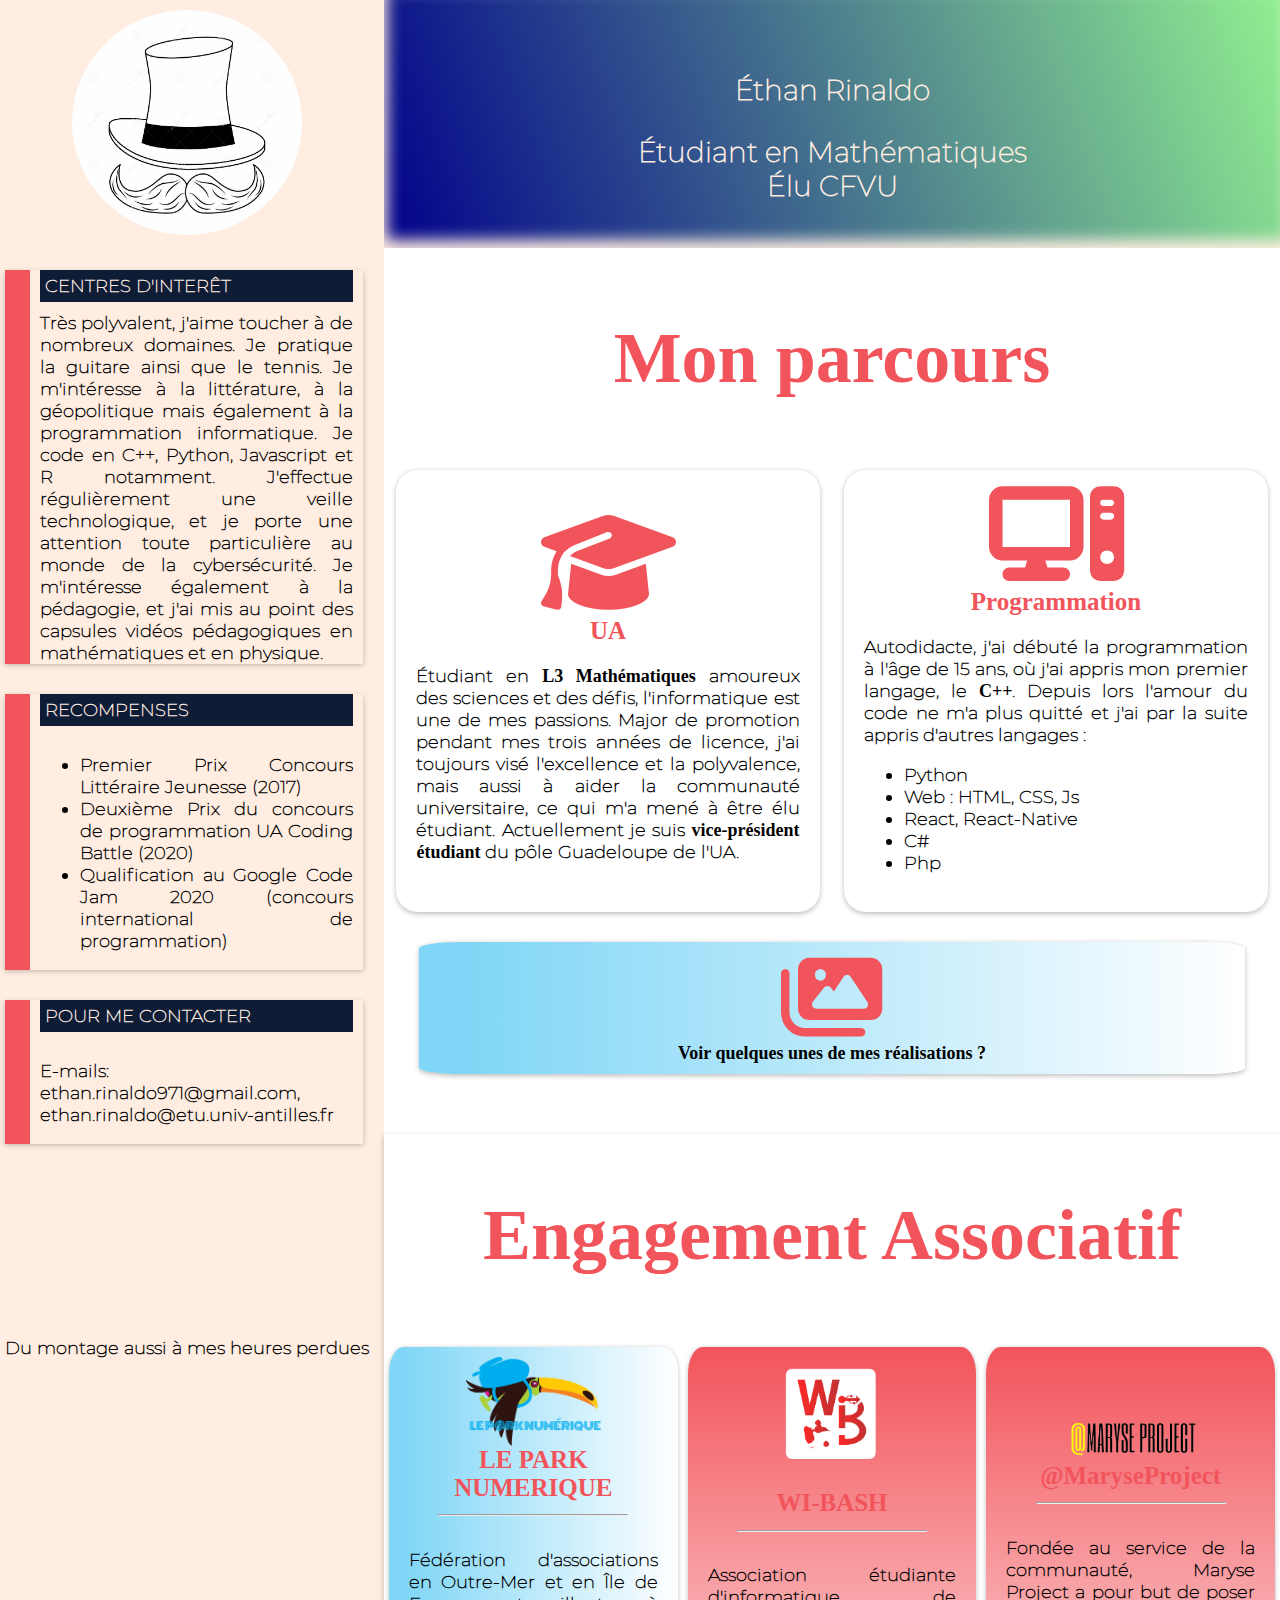
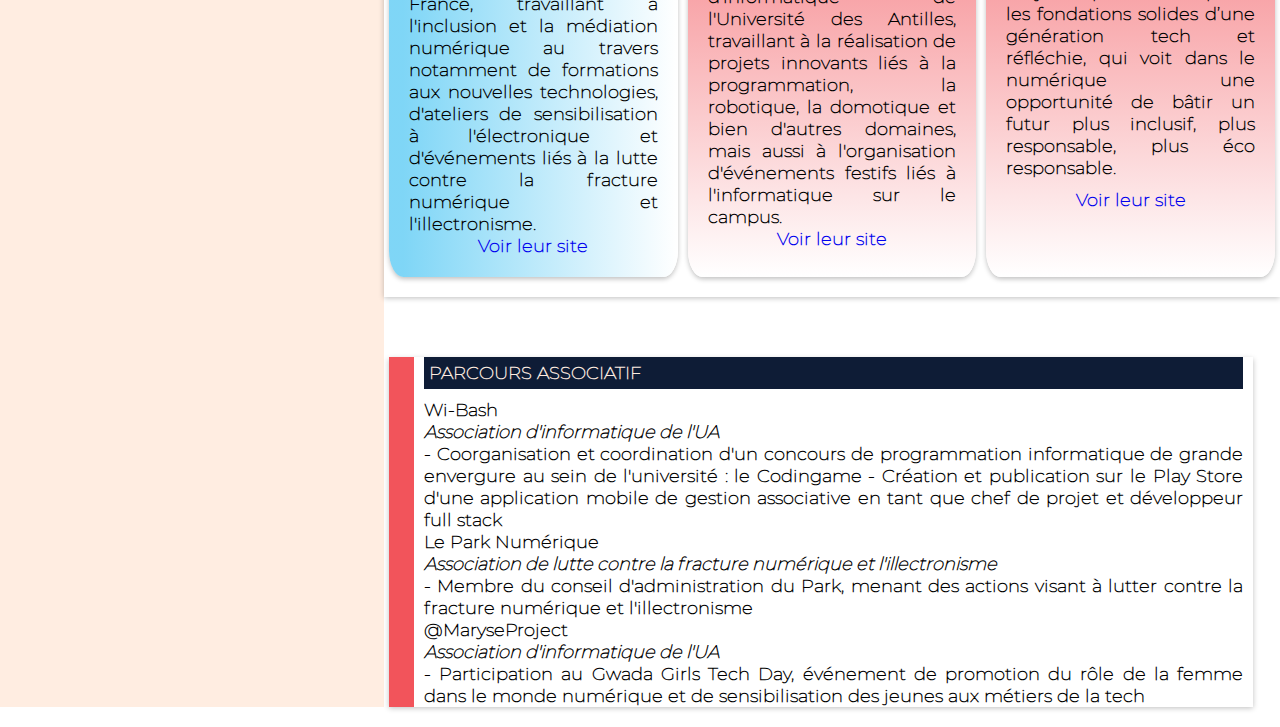
==== commit 5ef5ea3c: "fix gallery images problems" ====
--- a/index.html
+++ b/index.html
@@ -47,7 +47,7 @@
                             <div class="block-title">
                                 POUR ME CONTACTER
                             </div>
-                            E-mails : ethan.rinaldo971@gmail.com, ethan.rinaldo@etu.univ-antilles.fr
+                            <p>E-mails: <br>ethan.rinaldo971@gmail.com, ethan.rinaldo@etu.univ-antilles.fr</p>
                             
                             
                         </div>
@@ -113,13 +113,13 @@
                                                 </div>
                         </div>
 
-                        <a class="card shadow center sky-bg" id="trigger-panel" href="#image-panel">
+                        <div class="card shadow center sky-bg" id="trigger-panel" href="#image-panel">
                             <i class="fa-solid fa-images fa-5x"></i>
                             <div>
                             <span style="font-family: MontserratSemiBold;">Voir quelques unes de mes réalisations ?</span>
                             </div>
 
-                        </a>
+                        </div>
 
                         
 
@@ -199,11 +199,8 @@
                 </div>
             </div>
             
-            <div id="image-panel">
-                <div>
-                    <img src="ressources/chapeau.jpg"/>
-                    
-                </div>
+            <div href="" id="image-panel">
+                
                 <div>
                     <img src="ressources/microsoft todo.jpeg"/>
                     Copie de Microsoft Todo
--- a/block.css
+++ b/block.css
@@ -11,7 +11,7 @@
     
     box-shadow: 0 0.1em 0.3em rgb(0 0 0 / 25%);
     border-left: 25px solid var(--brick-red);
-    padding-left: 0px;
+    padding-left: 10px;
     padding-right: 10px;
   }
   
--- a/style.css
+++ b/style.css
@@ -13,6 +13,8 @@
     flex-basis: 100%;
     font-family: Montserrat;
     font-weight: bold;
+
+    padding-bottom: 10px;
     
 }
 
@@ -21,6 +23,9 @@
   flex-shrink: 1;
   background-color: var(--left-panel-bg-color);
   display: flex;
+  /* position: fixed; */
+  top: 0;
+  left: 0;
   flex-direction: column;
   flex-basis: 100%;
   width: -moz-fit-content;
@@ -38,6 +43,7 @@
 .image-profile img{
   border-radius: 50%;
   width:230px;
+  margin-top: 10px;
 }
 
 .soft-skills{
@@ -94,22 +100,22 @@
       width:100%;
       height:100%;
       display:none;
-      justify-content: center;
       align-items: center;
-      overflow-x: scroll;
       overflow-y: hidden;
       margin: 0px 0px;
-}
-#image-panel:target{
-  display:flex;  
-}
+      color: white;
+      flex-wrap: nowrap;
+        overflow-x:auto;
+        justify-content: start;
+}
+
 
 #image-panel div{
   z-index: 5;
   display: flex;
-  position: relative;
   flex-direction: column;
   justify-content: space-around;
+  align-items: center;
   height: 100%;
 }
 
@@ -121,10 +127,7 @@
 
   
 }
-.image-panel :first-child
-{
-
-}
+
 
 
 .video3MeB{
@@ -184,12 +187,10 @@
     font-size: calc(5vh);
     box-shadow: none;
   }
-  #image-panel{
-    display: none;
-        flex-wrap: nowrap;
-        overflow-x:auto;
-        justify-content: start;
-  }
+ #image-panel{
+   flex-direction: column;
+   overflow-y: visible;
+ }
   #image-panel div{
     width: 90%;
     
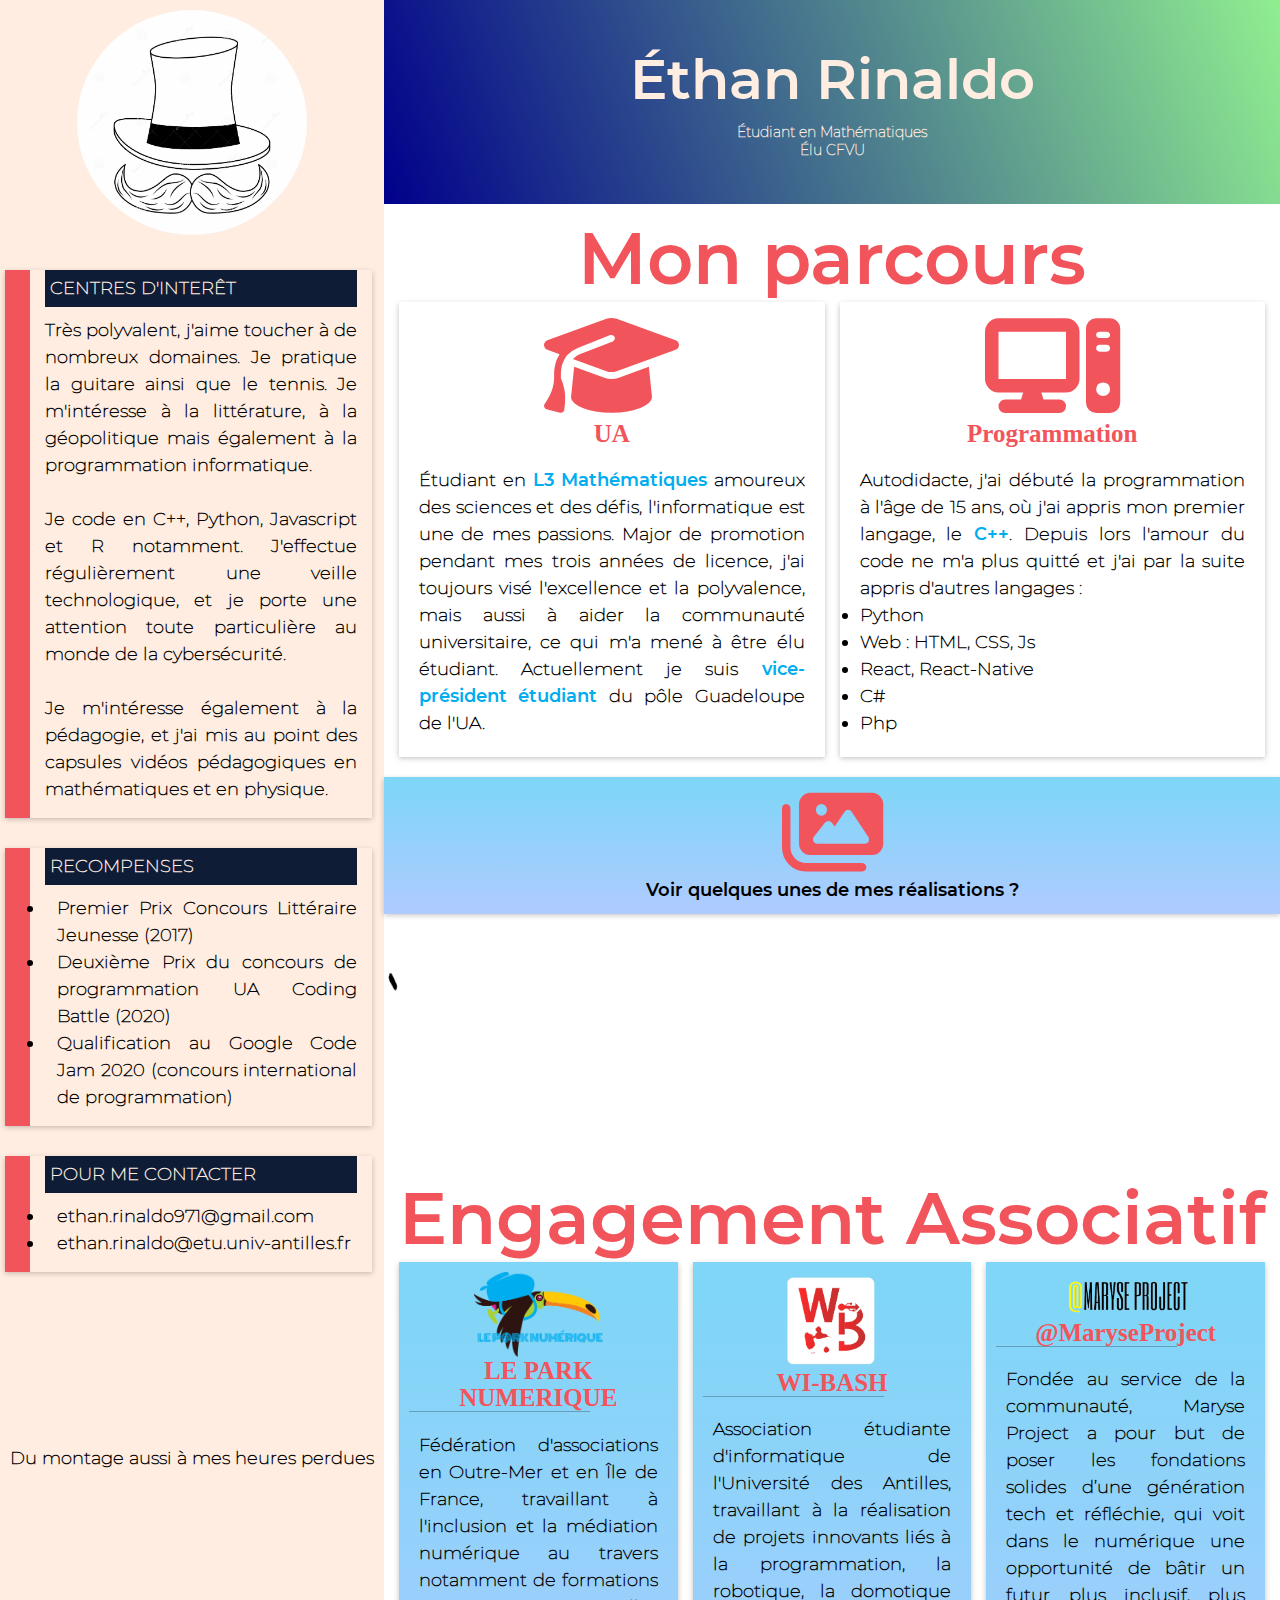
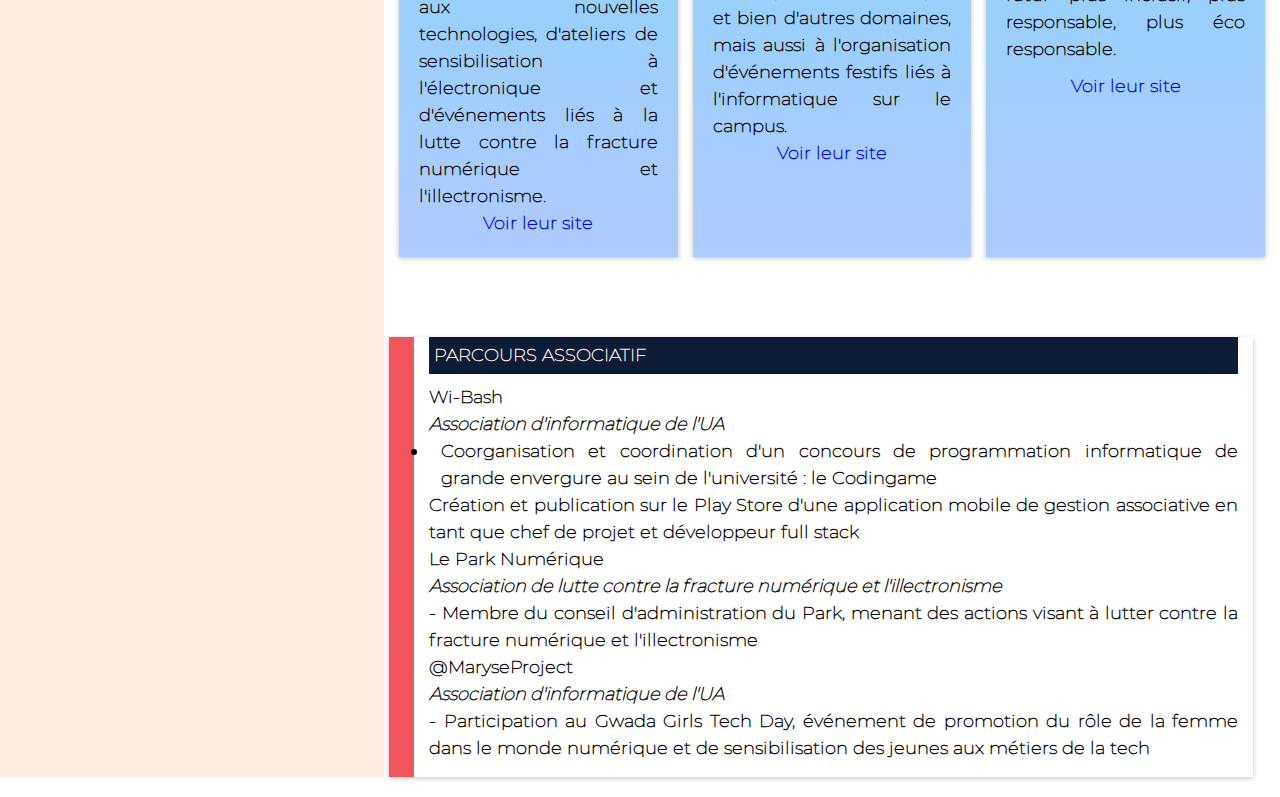
==== commit 064e12a9: "Nico est passé par là" ====
--- a/index.html
+++ b/index.html
@@ -1,105 +1,134 @@
 <!DOCTYPE html>
 <html lang="fr">
-<head>
-    <title>CV Ethan Rinaldo</title>
-    <meta charset="utf8">
-    <meta name="description" content="CV Innovant d'Ethan Rinaldo">
-    <link rel="stylesheet" href = "root.css">
-    <link rel="stylesheet" href = "block.css">
-    <link rel="stylesheet" href = "profile.css">
-
-    <link rel="stylesheet" href = "card.css">
-    <link rel="stylesheet" href = "animation.css">
-    <link rel="stylesheet" href = "style.css">
-    <link rel="stylesheet" href="https://cdnjs.cloudflare.com/ajax/libs/font-awesome/6.1.1/css/all.min.css">
-    <link rel="icon" type="image/jpg" href="ressources/chapeau.jpg" />
-    <meta name="viewport" content="width=device-width, initial-scale=1">
-    
-</head>
-<body>
-            <div class="left-panel">
-                <div class="image-profile">
-                    <img src="ressources/chapeau.jpg" alt="Photo de profil d'Ethan Rinaldo">
-                </div>
-                <div class="soft-skills">
-                        <div class="block">
-                            <div class="block-title">
-                                CENTRES D'INTERÊT
-                            </div>
-                            Très polyvalent, j'aime toucher à de nombreux domaines. Je pratique la guitare ainsi que le tennis. 
-                            Je m'intéresse à la littérature, à la géopolitique mais également à la programmation informatique. 
-                            Je code en C++, Python, Javascript et R notamment. J'effectue régulièrement une veille technologique, 
-                            et je porte une attention toute particulière au monde de la cybersécurité. Je m'intéresse également à la pédagogie, 
-                            et j'ai mis au point des capsules vidéos pédagogiques en mathématiques et en physique.
-                        </div>
-                        <div class="block">
-                            <div class="block-title">
-                                RECOMPENSES
-                            </div>
-                            <ul>
-                                <li>Premier Prix Concours Littéraire Jeunesse (2017)</li>
-                                 <li>Deuxième Prix du concours de programmation UA Coding Battle (2020) </li>
-                                 <li>Qualification au Google Code Jam 2020 (concours  international de programmation)</li>
-                            </ul>
-                            
-                        </div>
-                        <div class="block">
-                            <div class="block-title">
-                                POUR ME CONTACTER
-                            </div>
-                            <p>E-mails: <br>ethan.rinaldo971@gmail.com, ethan.rinaldo@etu.univ-antilles.fr</p>
-                            
-                            
-                        </div>
-
-                     
-                    <p style="text-align: center;">
-                        <iframe width="300" height="170" src="https://www.youtube.com/embed/j2_ajnNsfbQ" title="YouTube video player" frameborder="0" allow="accelerometer; autoplay; clipboard-write; encrypted-media; gyroscope; picture-in-picture" allowfullscreen></iframe>
-                        <br> Du montage aussi à mes heures perdues
-                    </p>
-                            
-                        
-                </div>
-            </div>
-            <div class="right-panel">
-                
-                <div class="header" id="header">
-                    <p>Éthan Rinaldo</p>
-                    Étudiant en Mathématiques <br/>
-                    Élu CFVU
-                </div>
-
-                <div class="content">
-                    <div class="box">
-                    <h2 class="box-title">
-                        Mon parcours
-                    </h2>
-                    
-                        <div class="box2-content">
-                            <div class="card shadow">
-                            <i class="fa-solid fa-duotone fa-graduation-cap fa-6x" style="--fa-border-color:blue"></i>
-                            <div class="card-name">
-                                UA
-                            </div>
-                            <div class="card-description">
-                                Étudiant en <span class="emphasis">L3 Mathématiques</span>
-                                amoureux des sciences et des défis, l'informatique est une de mes passions.
-                                Major de promotion pendant mes trois années de licence, j'ai toujours visé l'excellence
-                                et la polyvalence, mais aussi à aider la communauté universitaire, ce qui m'a mené
-                                à être élu étudiant. Actuellement je suis <span class="emphasis">vice-président étudiant</span> du pôle Guadeloupe de l'UA.
-                            
-                            </div>
-                                                </div>
-                            
-                                                <div class="card shadow">
+    <head>
+        <title>CV Ethan Rinaldo</title>
+        <meta charset="utf8" />
+        <meta name="description" content="CV Innovant d'Ethan Rinaldo" />
+        <link rel="stylesheet" href="root.css" />
+        <link rel="stylesheet" href="block.css" />
+        <link rel="stylesheet" href="profile.css" />
+
+        <link rel="stylesheet" href="card.css" />
+        <link rel="stylesheet" href="animation.css" />
+        <link rel="stylesheet" href="style.css" />
+        <link
+            rel="stylesheet"
+            href="https://cdnjs.cloudflare.com/ajax/libs/font-awesome/6.1.1/css/all.min.css"
+        />
+        <link rel="icon" type="image/jpg" href="ressources/chapeau.jpg" />
+        <meta name="viewport" content="width=device-width, initial-scale=1" />
+    </head>
+    <body>
+        <div class="left-panel">
+            <div class="image-profile">
+                <img
+                    src="ressources/chapeau.jpg"
+                    alt="Photo de profil d'Ethan Rinaldo"
+                />
+            </div>
+            <div class="soft-skills">
+                <div class="block">
+                    <div class="block-title">CENTRES D'INTERÊT</div>
+                    Très polyvalent, j'aime toucher à de nombreux domaines. Je
+                    pratique la guitare ainsi que le tennis. Je m'intéresse à la
+                    littérature, à la géopolitique mais également à la
+                    programmation informatique.
+                    <br />
+                    <br />
+                    Je code en C++, Python, Javascript et R notamment.
+                    J'effectue régulièrement une veille technologique, et je
+                    porte une attention toute particulière au monde de la
+                    cybersécurité.
+                    <br />
+                    <br />
+                    Je m'intéresse également à la pédagogie, et j'ai mis au
+                    point des capsules vidéos pédagogiques en mathématiques et
+                    en physique.
+                </div>
+                <div class="block">
+                    <div class="block-title">RECOMPENSES</div>
+                    <ul>
+                        <li>
+                            Premier Prix Concours Littéraire Jeunesse (2017)
+                        </li>
+                        <li>
+                            Deuxième Prix du concours de programmation UA Coding
+                            Battle (2020)
+                        </li>
+                        <li>
+                            Qualification au Google Code Jam 2020 (concours
+                            international de programmation)
+                        </li>
+                    </ul>
+                </div>
+                <div class="block">
+                    <div class="block-title">POUR ME CONTACTER</div>
+                    <ul>
+                        <li>ethan.rinaldo971@gmail.com</li>
+                        <li>ethan.rinaldo@etu.univ-antilles.fr</li>
+                    </ul>
+                </div>
+
+                <p style="text-align: center">
+                    <iframe
+                        width="300"
+                        height="170"
+                        src="https://www.youtube.com/embed/j2_ajnNsfbQ"
+                        title="YouTube video player"
+                        frameborder="0"
+                        allow="accelerometer; autoplay; clipboard-write; encrypted-media; gyroscope; picture-in-picture"
+                        allowfullscreen
+                    ></iframe>
+                    <br />
+                    Du montage aussi à mes heures perdues
+                </p>
+            </div>
+        </div>
+        <div class="right-panel">
+            <div class="header" id="header">
+                <h1>Éthan Rinaldo</h1>
+                <h2>Étudiant en Mathématiques</h2>
+                <h2>Élu CFVU</h2>
+            </div>
+
+            <div class="content">
+                <div class="box">
+                    <h2 class="box-title">Mon parcours</h2>
+
+                    <div class="box-content">
+                        <div class="card shadow">
+                            <i
+                                class="fa-solid fa-duotone fa-graduation-cap fa-6x"
+                                style="--fa-border-color: blue"
+                            ></i>
+                            <div class="card-name">UA</div>
+                            <div class="card-description">
+                                Étudiant en
+                                <span class="emphasis">L3 Mathématiques</span>
+                                amoureux des sciences et des défis,
+                                l'informatique est une de mes passions. Major de
+                                promotion pendant mes trois années de licence,
+                                j'ai toujours visé l'excellence et la
+                                polyvalence, mais aussi à aider la communauté
+                                universitaire, ce qui m'a mené à être élu
+                                étudiant. Actuellement je suis
+                                <span class="emphasis"
+                                    >vice-président étudiant</span
+                                >
+                                du pôle Guadeloupe de l'UA.
+                            </div>
+                        </div>
+
+                        <div class="card shadow">
                             <i class="fa-solid fa-computer fa-6x"></i>
-                            <div class="card-name">
-                                Programmation
-                            </div>
-                            <div class="card-description">
-                                Autodidacte, j'ai débuté la programmation à l'âge de 15 ans,
-                                où j'ai appris mon premier langage, le <span class="emphasis">C++</span>. Depuis lors l'amour du code
-                                ne m'a plus quitté et j'ai par la suite appris d'autres langages :
+                            <div class="card-name">Programmation</div>
+                            <div class="card-description">
+                                Autodidacte, j'ai débuté la programmation à
+                                l'âge de 15 ans, où j'ai appris mon premier
+                                langage, le
+                                <span class="emphasis">C++</span>. Depuis lors
+                                l'amour du code ne m'a plus quitté et j'ai par
+                                la suite appris d'autres langages :
                                 <ul>
                                     <li>Python</li>
                                     <li>Web : HTML, CSS, Js</li>
@@ -107,113 +136,147 @@
                                     <li>C#</li>
                                     <li>Php</li>
                                 </ul>
-                            
-                            
-                            </div>
-                                                </div>
-                        </div>
-
-                        <div class="card shadow center sky-bg" id="trigger-panel" href="#image-panel">
-                            <i class="fa-solid fa-images fa-5x"></i>
-                            <div>
-                            <span style="font-family: MontserratSemiBold;">Voir quelques unes de mes réalisations ?</span>
-                            </div>
-
-                        </div>
-
-                        
-
+                            </div>
+                        </div>
                     </div>
-                    
-                    
-                    <div class="box shadow">
-                        <h2 class="box-title">
-                            Engagement Associatif
-                        </h2>
-                        <div class="box3-content">
-                            <div class="card sky-bg">
-                                <img src="ressources/logo-le-park-numerique.png" alt=""/>
-                                <div class="card-name">
-                                    LE PARK NUMERIQUE
-                                    <hr/>
-                                </div>
-                                <div class="card-description">
-                                    Fédération d'associations en Outre-Mer et en Île de France, travaillant
-                                    à l'inclusion et la médiation numérique au travers notamment de formations aux
-                                    nouvelles technologies, d'ateliers de sensibilisation à l'électronique et
-                                    d'événements liés à la lutte contre la fracture numérique et l'illectronisme.
-                                <a href="https://leparknumerique.com/">Voir leur site</a>
-                            
-                                </div>
-                            </div>
-                            <div class="card brick-bg">
-                                <img src="ressources/logo-wib.png" alt=""/>
-                                <h3 class="card-name">
-                                    WI-BASH
-                                    <hr/>
-                                </h3>
-                                <div class="card-description">
-                                    Association étudiante d'informatique de l'Université des Antilles, travaillant
-                                    à la réalisation de projets innovants liés à la programmation, la robotique, la domotique
-                                    et bien d'autres domaines, mais aussi à l'organisation d'événements festifs  liés à
-                                    l'informatique sur le campus.
+
+                    <div
+                        class="card shadow sky-bg"
+                        id="trigger-panel"
+                        href="#image-panel"
+                    >
+                        <i class="fa-solid fa-images fa-5x"></i>
+                        <div>
+                            <span style="font-family: MontserratSemiBold"
+                                >Voir quelques unes de mes réalisations ?</span
+                            >
+                        </div>
+                    </div>
+                </div>
+                <canvas> </canvas>
+                <div class="box">
+                    <h2 class="box-title">Engagement Associatif</h2>
+                    <div class="box-content">
+                        <div class="card sky-bg">
+                            <img
+                                src="ressources/logo-le-park-numerique.png"
+                                alt=""
+                            />
+                            <div class="card-name">
+                                LE PARK NUMERIQUE
+                                <hr />
+                            </div>
+                            <div class="card-description">
+                                Fédération d'associations en Outre-Mer et en Île
+                                de France, travaillant à l'inclusion et la
+                                médiation numérique au travers notamment de
+                                formations aux nouvelles technologies,
+                                d'ateliers de sensibilisation à l'électronique
+                                et d'événements liés à la lutte contre la
+                                fracture numérique et l'illectronisme.
+                                <a href="https://leparknumerique.com/"
+                                    >Voir leur site
+                                </a>
+                            </div>
+                        </div>
+                        <div class="card sky-bg">
+                            <img src="ressources/logo-wib.png" alt="" />
+                            <h3 class="card-name">
+                                WI-BASH
+                                <hr />
+                            </h3>
+                            <div class="card-description">
+                                Association étudiante d'informatique de
+                                l'Université des Antilles, travaillant à la
+                                réalisation de projets innovants liés à la
+                                programmation, la robotique, la domotique et
+                                bien d'autres domaines, mais aussi à
+                                l'organisation d'événements festifs liés à
+                                l'informatique sur le campus.
                                 <a href="https://wi-bash.fr/">Voir leur site</a>
-                                </div>
-                            </div>
-                            <div class="card brick-bg">
-                                <img src="ressources/logo-maryse.png" alt=""/>
-                                <div class="card-name">
-                                   @MaryseProject
-                                    <hr/>
-                                </div>
-                                <div class="card-description">
-                                    Fondée au service de la communauté,
-                                    Maryse Project a pour but de poser les fondations solides d’une génération tech et réfléchie,
-                                    qui voit dans le numérique une opportunité de bâtir un futur plus inclusif, plus responsable, plus éco responsable.
-                                </div>
-                                <a href="https://www.atmaryseproject.org/">Voir leur site</a>
-                            </div>
-                        </div>                  
+                            </div>
+                        </div>
+                        <div class="card sky-bg">
+                            <img src="ressources/logo-maryse.png" alt="" />
+                            <div class="card-name">
+                                @MaryseProject
+                                <hr />
+                            </div>
+                            <div class="card-description">
+                                Fondée au service de la communauté, Maryse
+                                Project a pour but de poser les fondations
+                                solides d’une génération tech et réfléchie, qui
+                                voit dans le numérique une opportunité de bâtir
+                                un futur plus inclusif, plus responsable, plus
+                                éco responsable.
+                            </div>
+                            <a href="https://www.atmaryseproject.org/"
+                                >Voir leur site</a
+                            >
+                        </div>
                     </div>
-
-                    <div class="block">
-                        <div class="block-title">
-                            PARCOURS ASSOCIATIF
-                        </div>
-                        <span class="block-section-title">Wi-Bash</span>
-                        <span class="block-section-subtitle">Association d'informatique de l'UA</span>
-                        - Coorganisation et coordination d'un concours de programmation informatique de grande envergure au sein de l'université : le Codingame
-- Création et publication sur le Play Store d'une application mobile de gestion associative en tant que chef de projet et développeur full stack 
-
-                        <span class="block-section-title">Le Park Numérique</span>
-                        <span class="block-section-subtitle">Association de lutte contre la fracture numérique et l'illectronisme</span>
-                        - Membre du conseil d'administration du Park, menant des actions visant à lutter contre la fracture numérique et l'illectronisme   
-
-                        <span class="block-section-title">@MaryseProject</span>
-                        <span class="block-section-subtitle">Association d'informatique de l'UA</span>
-                        - Participation au Gwada Girls Tech Day, événement de promotion du rôle de la femme dans le monde numérique et de sensibilisation des jeunes aux métiers de la tech
-                    </div>
-
-                    
-
-                </div>
-            </div>
-            
-            <div href="" id="image-panel">
-                
-                <div>
-                    <img src="ressources/microsoft todo.jpeg"/>
-                    Copie de Microsoft Todo
-                </div>
-                <div>
-                    <img src="ressources/wiapp-screen.jpeg"/>
-                <p>Application de l'association Wi-Bash</p></div>
-
-                <div><img src="ressources/wordle-screen.jpeg"/></div>
-                <div><img src="ressources/elysian.jpeg"/></div>
-
-                </div>
+                </div>
+
+                <div class="block">
+                    <div class="block-title">PARCOURS ASSOCIATIF</div>
+                    <span class="block-section-title">Wi-Bash</span>
+                    <span class="block-section-subtitle"
+                        >Association d'informatique de l'UA</span
+                    >
+                    <ul>
+                        <li>
+                            Coorganisation et coordination d'un concours de
+                            programmation informatique de grande envergure au
+                            sein de l'université : le Codingame
+                        </li>
+
+                        <lil>
+                            Création et publication sur le Play Store d'une
+                            application mobile de gestion associative en tant
+                            que chef de projet et développeur full stack
+                        </lil>
+                    </ul>
+
+                    <span class="block-section-title">Le Park Numérique</span>
+                    <span class="block-section-subtitle"
+                        >Association de lutte contre la fracture numérique et
+                        l'illectronisme</span
+                    >
+                    - Membre du conseil d'administration du Park, menant des
+                    actions visant à lutter contre la fracture numérique et
+                    l'illectronisme
+
+                    <span class="block-section-title">@MaryseProject</span>
+                    <span class="block-section-subtitle"
+                        >Association d'informatique de l'UA</span
+                    >
+                    - Participation au Gwada Girls Tech Day, événement de
+                    promotion du rôle de la femme dans le monde numérique et de
+                    sensibilisation des jeunes aux métiers de la tech
+                </div>
+            </div>
+        </div>
+
+        <div href="" id="image-panel">
+            <div>
+                <img src="ressources/microsoft todo.jpeg" />
+                Copie de Microsoft Todo
+            </div>
+            <div>
+                <img src="ressources/wiapp-screen.jpeg" />
+                <p>
+                    Application de l'association Wi-Bash <br />
+                    (Backend en Php)
+                </p>
+            </div>
+
+            <div>
+                <img src="ressources/wordle-screen.jpeg" />
+                Petite application mobile de jeux
+            </div>
+            <div><img src="ressources/elysian.jpeg" /></div>
+        </div>
 
         <script type="text/javascript" src="index.js"></script>
-</body>
-</html>+    </body>
+</html>
--- a/root.css
+++ b/root.css
@@ -1,13 +1,23 @@
 :root{
     --title-bg-color: rgb(14,28,54);
-    --light-blue: rgb(175,203,255);
+    --light-blue: #AFCBFF;
     --left-panel-bg-color:rgb(255,237,225);
     --brick-red: rgb(242, 84, 91);
+    --brick-red-light: rgb(242, 84, 91, 0.5);
+
     --blue-toucan:rgba(0, 173, 238, 0.5);
+    --blue-toucan-strong:rgb(0, 173, 238);
+
     --brown:rgb(169, 63, 85);
+    --brown-light:rgba(169, 63, 85,0.7);
+
   }
 
 @font-face {
     font-family: Montserrat;
     src: url(ressources/Montserrat.ttf);
-}+}
+@font-face {
+  font-family: MontserratSemiBold;
+  src: url(ressources/MontserratSemiBold.ttf);
+}
--- a/block.css
+++ b/block.css
@@ -1,4 +1,4 @@
-.block{
+.block {
     display: flex;
     flex: 1 1 auto;
     margin-top: 30px;
@@ -8,27 +8,30 @@
     flex-direction: column;
     text-align: justify;
     word-wrap: break-word;
-    
+
     box-shadow: 0 0.1em 0.3em rgb(0 0 0 / 25%);
     border-left: 25px solid var(--brick-red);
-    padding-left: 10px;
-    padding-right: 10px;
-  }
-  
-  .block-title{
+    padding: 15px;
+    padding-top: 0px;
+    line-height: 1.5em;
+}
+
+.block-title {
     background-color: var(--title-bg-color);
     color: var(--left-panel-bg-color);
     padding: 5px;
     margin-bottom: 10px;
-  }
-  
-  .block-section-title{
+}
+
+.block-section-title {
     font-weight: bold;
     display: flex;
-  
-  }
-  .block-section-subtitle{
+}
+.block-section-subtitle {
     font-style: italic;
     display: flex;
-  }
+}
 
+.block li {
+    padding-left: 12px;
+}
--- a/card.css
+++ b/card.css
@@ -1,77 +1,65 @@
-
-.box{
+.box {
     display: flex;
     justify-content: center;
     flex-direction: column;
     margin-top: 10px;
     margin-bottom: 30px;
 }
-  
-  .box2-content{
-      display: -ms-grid;
-      -ms-grid-columns: 1fr 1fr;
-      
-      display: grid;
-      grid-template-columns: 1fr 1fr;
-      justify-content:center;
-      justify-items: center;
-      align-self: center;
-           
-  }
-  
-  .box3-content{
-    display: -ms-grid;
-    -ms-grid-columns: 1fr 1fr 1fr;
-    
-    display: grid;
-    grid-template-columns: 1fr 1fr 1fr;
-    justify-content:center;
+
+.box-content {
+    display: flex;
+
+    justify-content: center;
     justify-items: center;
     align-self: center;
-         
-}
-.box-title{
-text-align: center;
-font-size: 4em;
-color: var(--brick-red);
-font-family: MontserratSemiBold;
+    padding: 0px 15px;
+    gap: 15px;
 }
 
-.card i{
-    color:  var(--brick-red);
+.box3-content {
+    display: flex;
+    justify-content: center;
+    justify-items: center;
+    align-self: center;
+}
+.box-title {
+    text-align: center;
+    font-size: 4em;
+    color: var(--brick-red);
+    font-family: MontserratSemiBold;
 }
 
-.card{
+.card i {
+    color: var(--brick-red);
+}
+
+.card {
     display: flex;
     text-align: justify;
     flex-direction: column;
-    justify-content: center;
+    /* justify-content: center; */
     align-items: center;
     box-shadow: 0 0.1em 0.3em rgb(0 0 0 / 25%);
-    margin: 10px;
     margin-bottom: 20px;
-    width:90%;
-    border-radius: 5%;
-    padding:10px;
+    /* border-radius: 5%; */
+    width: 100%;
+    padding: 10px;
     font-family: Montserrat;
     font-weight: bold;
-
+    line-height: 1.5em;
 }
-.card:hover{
+.card:hover {
     box-shadow: 0 0.3em 0.5em rgb(0 0 0 / 32%);
-
 }
-a.card{
+a.card {
     text-decoration: none;
     color: var(--brown-light);
-  }
+}
 
-
-.card img{
+.card img {
     width: 50%;
-    
 }
-.card a{
+.card a {
     display: block;
     text-decoration: none;
     /* color: skyblue; */
@@ -79,47 +67,42 @@
     text-align: center;
 }
 
-.card-name{
-    font-family: 'Calibri';
+.card-name {
+    font-family: "Calibri";
     font-size: 25px;
 
     margin-bottom: 10px;
     text-align: center;
     width: 100%;
     color: var(--brick-red);
-    
 }
-.card-name hr{
+.card-name hr {
     width: 70%;
+    border: none;
+    background-color: black;
+    opacity: 0.25;
+    height: 0.3px;
 }
 
-
-.card-description{
+.card-description {
     font-weight: bolder;
     padding: 10px;
 }
 
-@media screen and (max-device-width:800px){
-    .box2-content {
+@media screen and (max-device-width: 800px) {
+    .box-content {
         display: flex;
-        flex-wrap: nowrap;
-        overflow-x:auto;
+        overflow-x: auto;
         justify-content: start;
-        
-      
-      }
-    .box3-content{
-        -ms-grid-columns: 1fr;
-        grid-template-columns: 1fr;
-        justify-items: center;
+        width: 100%;
     }
-    .box2-content .card{
+
+    .box-content .card {
         flex: 0 0 auto;
-    margin-right: 3px;
-    width: 85%;
+        margin-right: 3px;
+        width: 85%;
     }
-    .box-title{
+    .box-title {
         font-size: 3em;
     }
 }
-
--- a/style.css
+++ b/style.css
@@ -1,5 +1,11 @@
-
-html, body{
+* {
+    margin: 0;
+    padding: 0;
+    box-sizing: border-box;
+}
+
+html,
+body {
     display: flex;
     flex-direction: row;
     justify-content: center;
@@ -15,193 +21,183 @@
     font-weight: bold;
 
     padding-bottom: 10px;
-    
-}
-
-.left-panel{
-  flex-grow: 1;
-  flex-shrink: 1;
-  background-color: var(--left-panel-bg-color);
-  display: flex;
-  /* position: fixed; */
-  top: 0;
-  left: 0;
-  flex-direction: column;
-  flex-basis: 100%;
-  width: -moz-fit-content;
-  width: fit-content;
-  justify-content: center;
-  align-items: center;
-  padding-right: 10px;
-
-}
-
-
-.image-profile{
-  flex-grow: 0;
-}
-.image-profile img{
-  border-radius: 50%;
-  width:230px;
-  margin-top: 10px;
-}
-
-.soft-skills{
-  flex-grow: 3;
-}
-
-
-.right-panel{
-  flex-grow: 3;
-  width:70%;
-  flex-shrink: 0;
-  height: fit-content;
-}
-
-.header{
-  flex-grow: 1;
-  background: linear-gradient(70deg, darkblue, lightgreen);
-  justify-content: center;
-  align-items: center;
-  display: flex;
-  flex-direction: column;
-  color: var(--left-panel-bg-color);
-  padding: 5%;
-  font-size: 28px;
-  text-align: center;
-  box-shadow: inset 5px -10px 15px -2px var(--left-panel-bg-color);
-
-}
-
-
-
-.header:hover ~ .content .card-title{
-  background: linear-gradient(70deg, darkblue, lightgreen);
-}
-.content.card-title:hover ~ .header{
-  background: linear-gradient(70deg, darkblue, lightgreen);
-
-}
-
-.content{
-  flex-grow: 3;
-  display: flex;
-  flex-direction: column;
-
-}
-
-
-#image-panel{
-  position:fixed;
-      top:0;
-      left:0;
-      background:rgba(0,0,0,0.6);
-      z-index:5;
-      width:100%;
-      height:100%;
-      display:none;
-      align-items: center;
-      overflow-y: hidden;
-      margin: 0px 0px;
-      color: white;
-      flex-wrap: nowrap;
-        overflow-x:auto;
-        justify-content: start;
-}
-
-
-#image-panel div{
-  z-index: 5;
-  display: flex;
-  flex-direction: column;
-  justify-content: space-around;
-  align-items: center;
-  height: 100%;
-}
-
-#image-panel img{
-  transform: scale(0.5);
-  right: 0px;
-  position: relative;
-  
-
-  
-}
-
-
-
-.video3MeB{
-  display: flex;
-  flex-direction: column;
-  justify-content: center;
-  text-align: center;
-}
-
-.video3MeB iframe{
-  display: inline;
-}
-
-
-#parcours-univ{
-  list-style: none;
-}
-
-.shadow{
-  box-shadow: 0 0.1em 0.3em rgb(0 0 0 / 25%);
-}
-.shadow:hover{
-  box-shadow: 0 0.3em 0.5em rgb(0 0 0 / 32%);
-
-}
-
-.sky-bg{
-  background: linear-gradient(90deg, var(--blue-toucan) 0 5%, white);
-}
-.brown-bg{
-  background: linear-gradient(90deg, var(--brown-light) 0 5%, white);
-
-}
-
-.brick-bg{
-  background: linear-gradient(0deg, white , var(--brick-red));
-
-}
-.emphasis{
-  color: var(--blue-toucan-strong);
-  font-family: MontserratSemiBold;
-  font-weight: bold;
-}
-
-@media screen and (max-device-width:800px) {
-  html, body{
-    flex-direction: column-reverse;
+}
+
+.left-panel {
+    flex-grow: 1;
+    flex-shrink: 1;
+    background-color: var(--left-panel-bg-color);
+    display: flex;
+    /* position: fixed; */
+    top: 0;
+    left: 0;
+    flex-direction: column;
+    flex-basis: 100%;
+    width: -moz-fit-content;
+    width: fit-content;
+    justify-content: center;
+    align-items: center;
+}
+
+.image-profile {
+    flex-grow: 0;
+}
+.image-profile img {
+    border-radius: 50%;
+    width: 230px;
+    margin-top: 10px;
+}
+
+.soft-skills {
+    flex-grow: 3;
+}
+
+.right-panel {
+    flex-grow: 3;
+    width: 70%;
+    flex-shrink: 0;
+    height: fit-content;
+}
+
+.header {
+    flex-grow: 1;
+    background: linear-gradient(70deg, darkblue, lightgreen);
+    justify-content: center;
+    align-items: center;
+    display: flex;
+    flex-direction: column;
+    color: var(--left-panel-bg-color);
+    padding: 5%;
+    font-size: 28px;
     text-align: center;
-    height: auto;
-  }
-
-  .right-panel{
+
+    /* box-shadow: inset 5px -10px 15px -2px var(--left-panel-bg-color); */
+}
+
+.header h1 {
+    font-weight: bold;
+    font-family: MontserratsemiBold;
+    margin-bottom: 10px;
+}
+
+.header h2 {
+    font-size: 0.5em;
+    margin: 0px;
+}
+
+.header:hover ~ .content .card-title {
+    background: linear-gradient(70deg, darkblue, lightgreen);
+}
+.content.card-title:hover ~ .header {
+    background: linear-gradient(70deg, darkblue, lightgreen);
+}
+
+.content {
+    flex-grow: 3;
+    display: flex;
+    flex-direction: column;
+}
+
+#image-panel {
+    position: fixed;
+    top: 0;
+    left: 0;
+    background: rgba(0, 0, 0, 0.6);
+    z-index: 5;
     width: 100%;
-  }
-
-  .header{
-    font-size: calc(5vh);
-    box-shadow: none;
-  }
- #image-panel{
-   flex-direction: column;
-   overflow-y: visible;
- }
-  #image-panel div{
-    width: 90%;
-    
-  }
-  
-
-
-
-
+    height: 100%;
+    display: none;
+    align-items: center;
+    /* overflow-y: hidden; */
+    margin: 0px 0px;
+    color: white;
+    flex-wrap: nowrap;
+    overflow-x: auto;
+    justify-content: start;
+}
+
+#image-panel div {
+    z-index: 5;
+    display: flex;
+    flex-direction: column;
+    justify-content: space-around;
+    align-items: center;
+}
+
+#image-panel img {
+    transform: scale(0.5);
+    right: 0px;
+    position: relative;
+    margin-bottom: -150px;
+}
+
+#trigger- .video3MeB {
+    display: flex;
+    flex-direction: column;
+    justify-content: center;
+    text-align: center;
+}
+
+.video3MeB iframe {
+    display: inline;
+}
+
+#parcours-univ {
+    list-style: none;
+}
+
+.shadow {
+    box-shadow: 0 0.1em 0.3em rgb(0 0 0 / 25%);
+}
+.shadow:hover {
+    box-shadow: 0 0.3em 0.5em rgb(0 0 0 / 32%);
+}
+
+.sky-bg {
+    background: linear-gradient(
+        180deg,
+        var(--blue-toucan) 0 5%,
+        var(--light-blue)
+    );
+}
+.brown-bg {
+    background: linear-gradient(0deg, var(--brown-light) 0 5%, white);
+}
+
+.brick-bg {
+    background: linear-gradient(0deg, white, var(--brick-red));
+}
+.emphasis {
+    color: var(--blue-toucan-strong);
+    font-family: MontserratSemiBold;
+    font-weight: bold;
+}
+
+@media screen and (max-device-width: 800px) {
+    html,
+    body {
+        flex-direction: column-reverse;
+        text-align: center;
+        height: auto;
+    }
+
+    .right-panel {
+        width: 100%;
+    }
+
+    .header {
+        font-size: calc(5vh);
+        box-shadow: none;
+    }
+    #image-panel {
+        flex-direction: column;
+        overflow-y: visible;
+    }
+    #image-panel div {
+        width: 90%;
+    }
 }
 
 .center {
-  align-self: center;
-}+    align-self: center;
+}
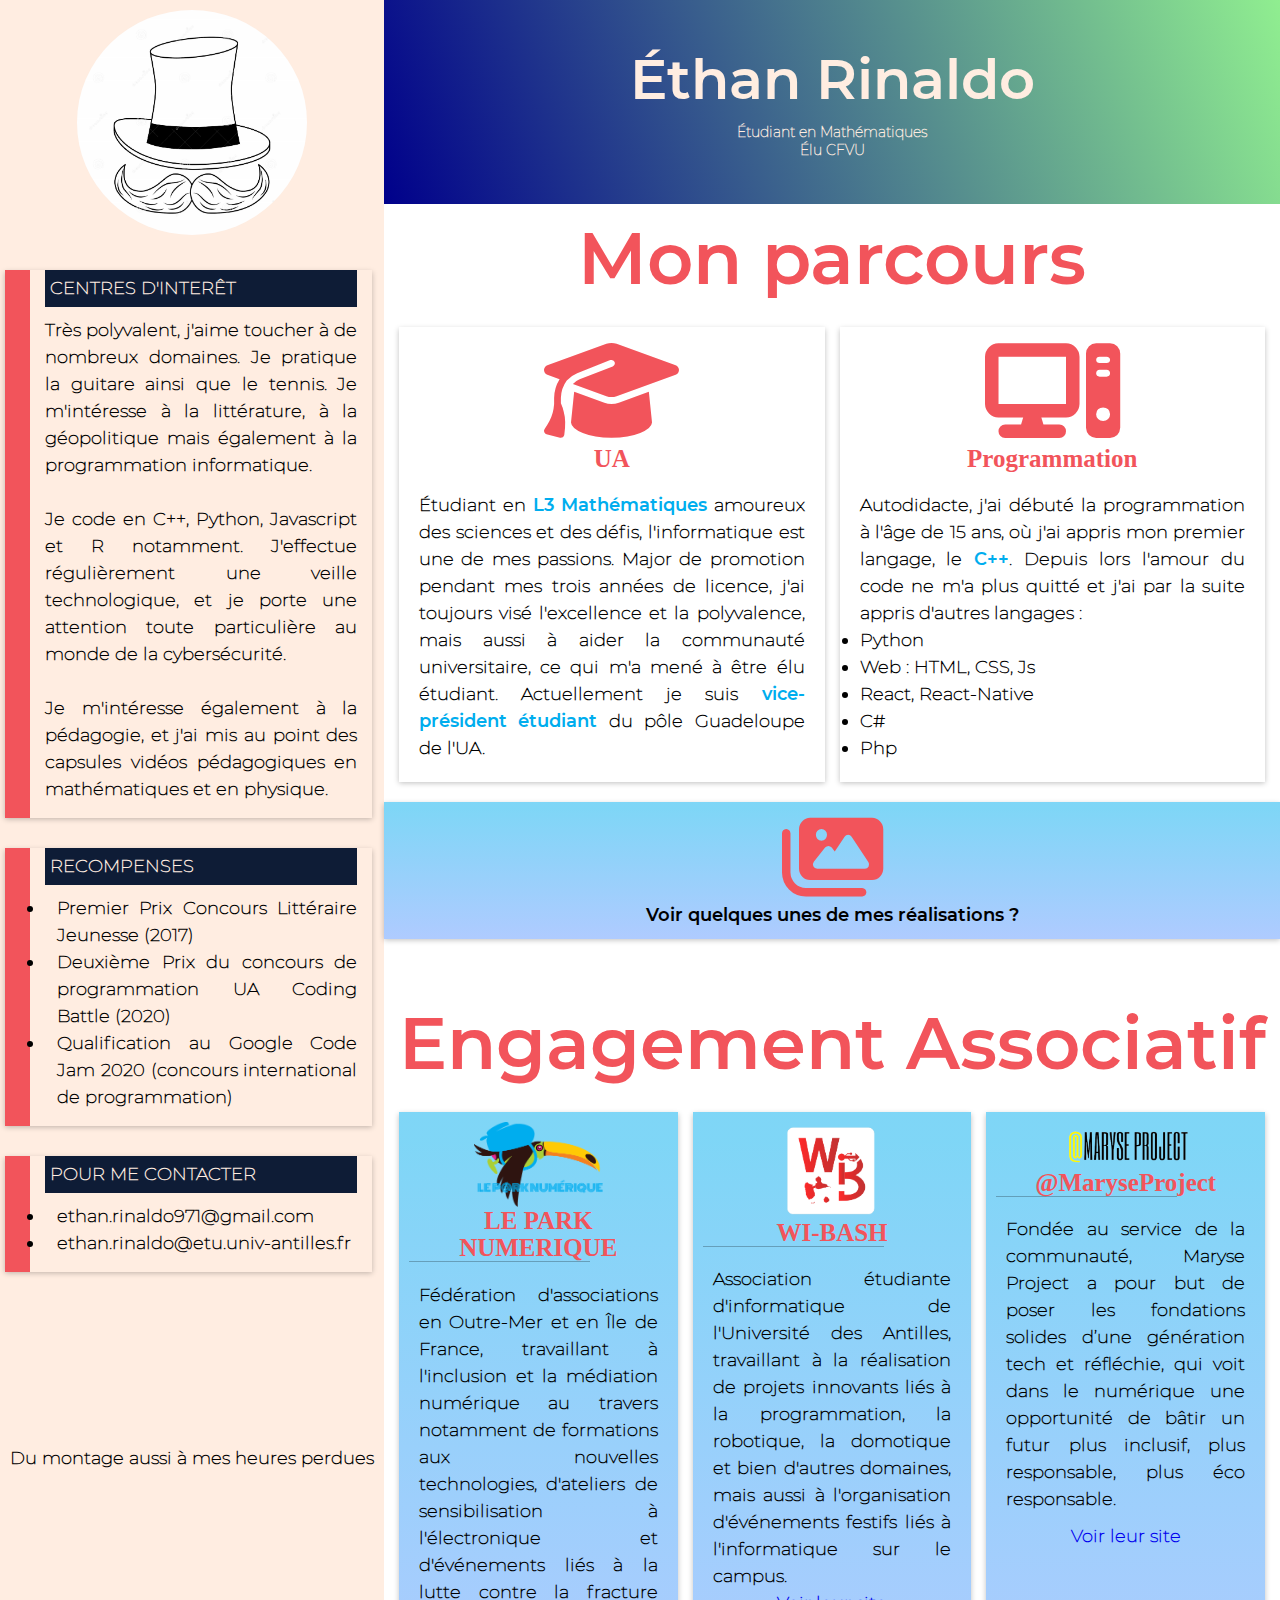
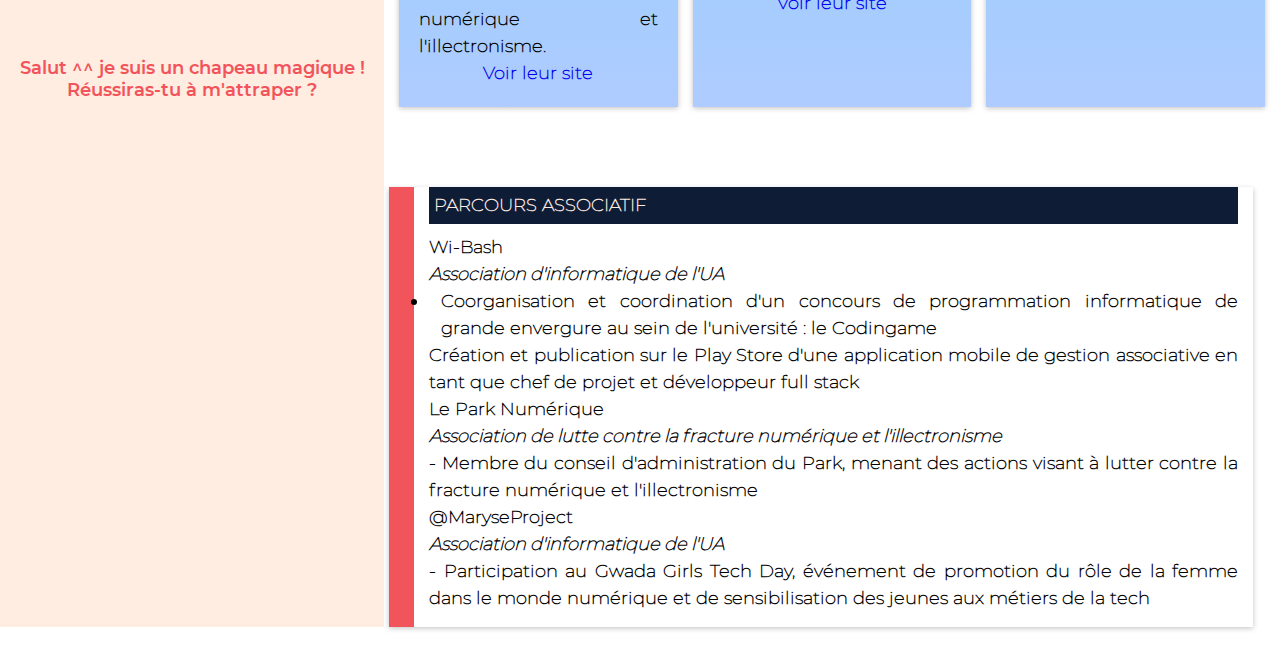
==== commit 1bad7590: "hat game" ====
--- a/index.html
+++ b/index.html
@@ -82,6 +82,14 @@
                     <br />
                     Du montage aussi à mes heures perdues
                 </p>
+
+                <div id="magic-hat-container">
+                    <i class="magic-hat fa-solid fa-hat-wizard fa-6x"></i>
+                    <p id="magic-hat-text">
+                        Salut ^^ je suis un chapeau magique ! Réussiras-tu à
+                        m'attraper ?
+                    </p>
+                </div>
             </div>
         </div>
         <div class="right-panel">
@@ -153,7 +161,7 @@
                         </div>
                     </div>
                 </div>
-                <canvas> </canvas>
+
                 <div class="box">
                     <h2 class="box-title">Engagement Associatif</h2>
                     <div class="box-content">
@@ -277,6 +285,14 @@
             <div><img src="ressources/elysian.jpeg" /></div>
         </div>
 
+        <div id="congrats" class="game-message">
+            Félicitations ! Vous avez attrapé le chapeau magique !
+            <i class="fa-solid fa-hat-wizard fa-6x"></i>
+        </div>
+        <div id="failed" class="game-message">
+            Dommage... Vous l'attraperez une prochaine fois...
+        </div>
+
         <script type="text/javascript" src="index.js"></script>
     </body>
 </html>
--- a/root.css
+++ b/root.css
@@ -1,23 +1,27 @@
-:root{
-    --title-bg-color: rgb(14,28,54);
-    --light-blue: #AFCBFF;
-    --left-panel-bg-color:rgb(255,237,225);
+:root {
+    --title-bg-color: rgb(14, 28, 54);
+    --light-blue: #afcbff;
+    --left-panel-bg-color: rgb(255, 237, 225);
     --brick-red: rgb(242, 84, 91);
     --brick-red-light: rgb(242, 84, 91, 0.5);
 
-    --blue-toucan:rgba(0, 173, 238, 0.5);
-    --blue-toucan-strong:rgb(0, 173, 238);
+    --blue-toucan: rgba(0, 173, 238, 0.5);
+    --blue-toucan-strong: rgb(0, 173, 238);
 
-    --brown:rgb(169, 63, 85);
-    --brown-light:rgba(169, 63, 85,0.7);
-
-  }
+    --brown: rgb(169, 63, 85);
+    --brown-light: rgba(169, 63, 85, 0.7);
+}
 
 @font-face {
     font-family: Montserrat;
     src: url(ressources/Montserrat.ttf);
 }
 @font-face {
-  font-family: MontserratSemiBold;
-  src: url(ressources/MontserratSemiBold.ttf);
+    font-family: MontserratSemiBold;
+    src: url(ressources/MontserratSemiBold.ttf);
 }
+
+@font-face {
+    font-family: Witch;
+    src: url(ressources/Witch.ttf);
+}
--- a/card.css
+++ b/card.css
@@ -27,6 +27,7 @@
     font-size: 4em;
     color: var(--brick-red);
     font-family: MontserratSemiBold;
+    margin-bottom: 25px;
 }
 
 .card i {
--- a/animation.css
+++ b/animation.css
@@ -1,23 +1,105 @@
 @-webkit-keyframes orbit2 {
-	from { 	-webkit-transform: rotate(0deg) translateX(150px) rotate(0deg); }
-	to   {  -webkit-transform: rotate(360deg) translateX(150px) rotate(-360deg); }
+    from {
+        -webkit-transform: rotate(0deg) translateX(150px) rotate(0deg);
+    }
+    to {
+        -webkit-transform: rotate(360deg) translateX(150px) rotate(-360deg);
+    }
 }
 
 @-moz-keyframes orbit2 {
-	from { 	-moz-transform: rotate(0deg) translateX(150px) rotate(0deg); }
-	to   {  -moz-transform: rotate(360deg) translateX(150px) rotate(-360deg); }
+    from {
+        -moz-transform: rotate(0deg) translateX(150px) rotate(0deg);
+    }
+    to {
+        -moz-transform: rotate(360deg) translateX(150px) rotate(-360deg);
+    }
 }
 
 @-o-keyframes orbit2 {
-	from { 	-o-transform: rotate(0deg) translateX(150px) rotate(0deg); }
-	to   {  -o-transform: rotate(360deg) translateX(150px) rotate(-360deg); }
+    from {
+        -o-transform: rotate(0deg) translateX(150px) rotate(0deg);
+    }
+    to {
+        -o-transform: rotate(360deg) translateX(150px) rotate(-360deg);
+    }
 }
 
 @keyframes orbit2 {
-	from { 	transform: rotate(0deg) translateX(150px) rotate(0deg); }
-	to   {  transform: rotate(360deg) translateX(150px) rotate(-360deg); }
+    from {
+        transform: rotate(0deg) translateX(150px) rotate(0deg);
+    }
+    to {
+        transform: rotate(360deg) translateX(150px) rotate(-360deg);
+    }
+}
+@keyframes wigle {
+    0% {
+        transform: rotate(-7deg);
+    }
+    50% {
+        transform: rotate(7deg);
+    }
+    100% {
+        transform: rotate(0deg);
+    }
 }
 
-.circle-animation{
+.circle-animation {
     animation: orbit2 4s infinite linear;
-}+}
+
+.right {
+    left: 90%;
+}
+#magic-hat-container {
+    display: flex;
+    justify-content: center;
+    align-items: center;
+    flex-direction: column;
+}
+.magic-hat {
+    display: flex;
+    /* bottom: 5%;
+    left: 5%; */
+    transition: left 2s ease, bottom 2s ease, opacity 2s ease;
+    width: 50px;
+    opacity: 0;
+
+    /* background-color: rgba(255, 255, 255, 0.2); */
+    padding: 40px;
+    border-radius: 50%;
+    justify-content: center;
+    color: var(--brick-red);
+}
+#magic-hat-text {
+    text-align: center;
+    font-weight: bold;
+    font-family: MontserratSemiBold;
+    color: var(--brick-red);
+}
+
+.game-message {
+    display: none;
+    position: fixed;
+    top: 0;
+    left: 0;
+    width: 100%;
+    height: 100%;
+    background: rgba(0, 0, 0, 0.6);
+    justify-content: center;
+    align-items: center;
+    color: white;
+    font-size: 3em;
+    font-family: Witch, Verdana, Geneva, Tahoma, sans-serif;
+    justify-self: center;
+}
+
+@media screen and (max-width: 800px) {
+    .magic-hat {
+        display: none;
+    }
+    #magic-hat-text {
+        display: none;
+    }
+}
--- a/style.css
+++ b/style.css
@@ -180,6 +180,9 @@
         text-align: center;
         height: auto;
     }
+    h1 {
+        font-size: 1.5em;
+    }
 
     .right-panel {
         width: 100%;
